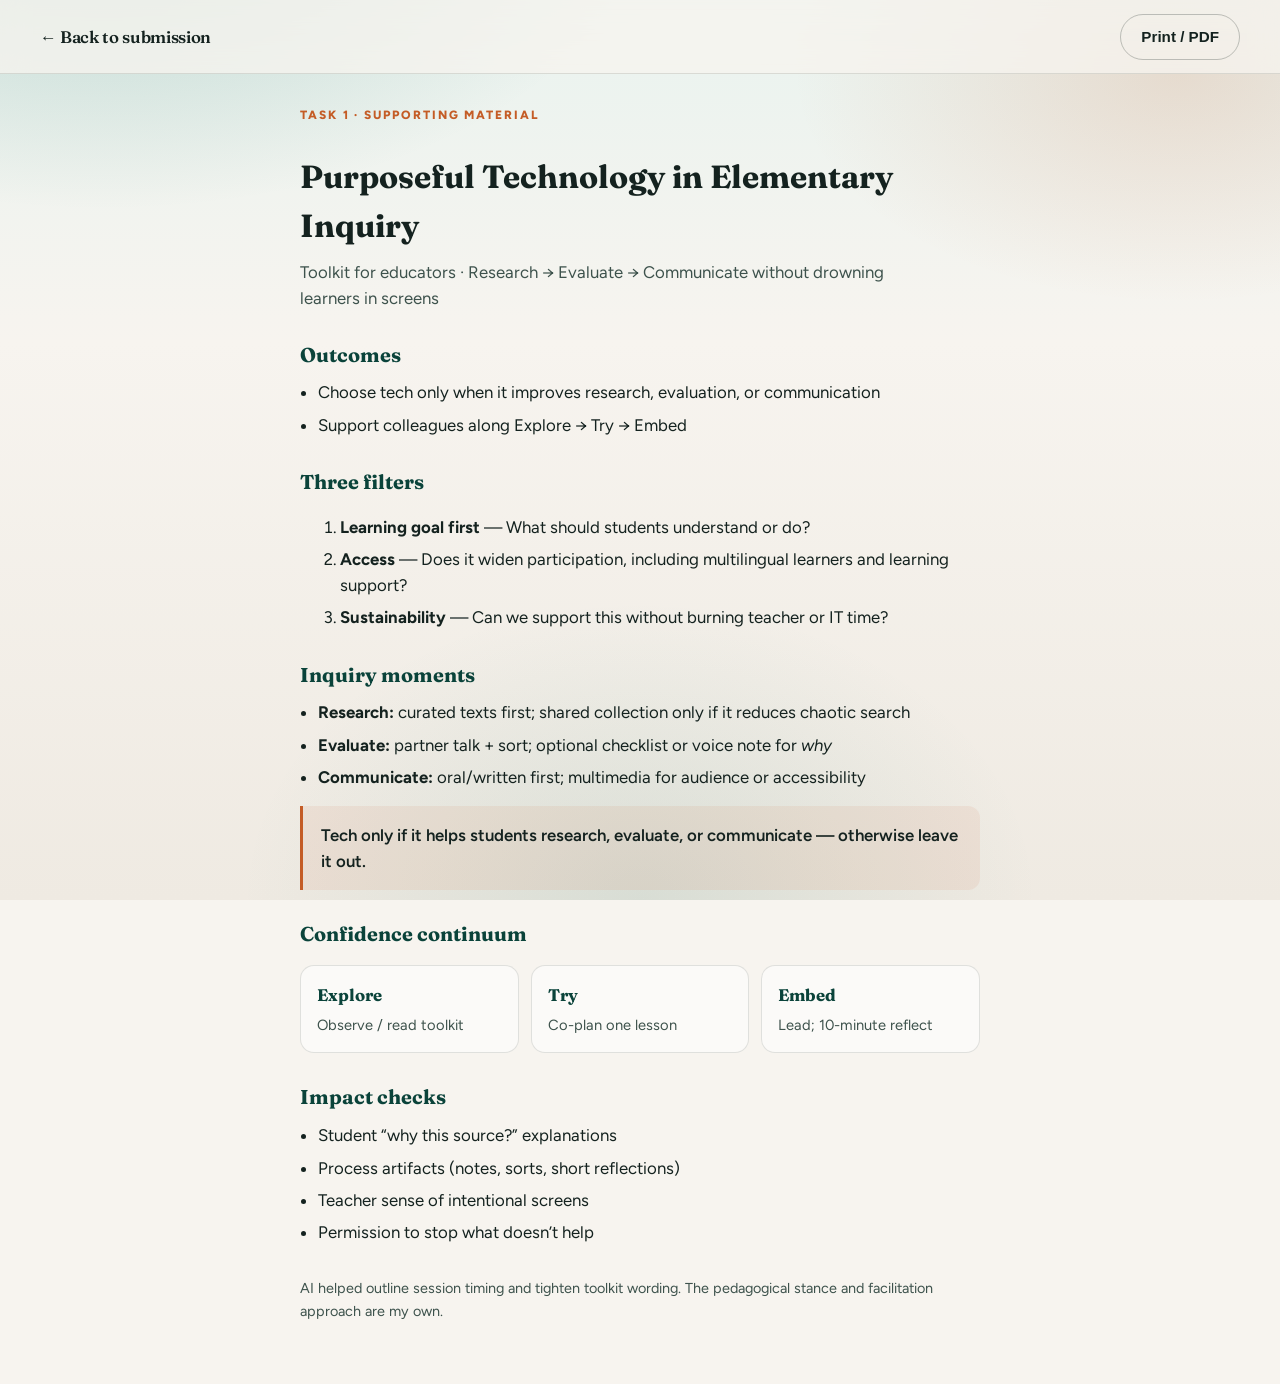
==== assets/task1-toolkit.html @ 7e875d96 "Publish SAS final-stage performance task submission site. Co-authored-by: Cursor <cursoragent@cursor" ====
<!DOCTYPE html>
<html lang="en">
<head>
  <meta charset="UTF-8" />
  <meta name="viewport" content="width=device-width, initial-scale=1" />
  <meta name="robots" content="noindex" />
  <title>PD Toolkit · Purposeful Technology in Elementary Inquiry</title>
  <link rel="preconnect" href="https://fonts.googleapis.com" />
  <link rel="preconnect" href="https://fonts.gstatic.com" crossorigin />
  <link href="https://fonts.googleapis.com/css2?family=Figtree:wght@400;600;700&family=Fraunces:opsz,wght@9..144,600&display=swap" rel="stylesheet" />
  <link rel="stylesheet" href="../styles.css" />
</head>
<body>
  <div class="atmosphere" aria-hidden="true"></div>
  <header class="topnav">
    <a class="brand-mark" href="../index.html">← Back to submission</a>
    <button class="btn btn-ghost" type="button" onclick="window.print()">Print / PDF</button>
  </header>

  <article class="toolkit-page prose">
    <p class="section-label">Task 1 · Supporting material</p>
    <h1>Purposeful Technology in Elementary Inquiry</h1>
    <p class="section-intro">
      Toolkit for educators · Research → Evaluate → Communicate without drowning learners in screens
    </p>

    <h3>Outcomes</h3>
    <ul>
      <li>Choose tech only when it improves research, evaluation, or communication</li>
      <li>Support colleagues along Explore → Try → Embed</li>
    </ul>

    <h3>Three filters</h3>
    <ol>
      <li><strong>Learning goal first</strong> — What should students understand or do?</li>
      <li><strong>Access</strong> — Does it widen participation, including multilingual learners and learning support?</li>
      <li><strong>Sustainability</strong> — Can we support this without burning teacher or IT time?</li>
    </ol>

    <h3>Inquiry moments</h3>
    <ul>
      <li><strong>Research:</strong> curated texts first; shared collection only if it reduces chaotic search</li>
      <li><strong>Evaluate:</strong> partner talk + sort; optional checklist or voice note for <em>why</em></li>
      <li><strong>Communicate:</strong> oral/written first; multimedia for audience or accessibility</li>
    </ul>

    <p class="callout">
      Tech only if it helps students research, evaluate, or communicate — otherwise leave it out.
    </p>

    <h3>Confidence continuum</h3>
    <div class="continuum">
      <div>
        <strong>Explore</strong>
        <p>Observe / read toolkit</p>
      </div>
      <div>
        <strong>Try</strong>
        <p>Co-plan one lesson</p>
      </div>
      <div>
        <strong>Embed</strong>
        <p>Lead; 10-minute reflect</p>
      </div>
    </div>

    <h3>Impact checks</h3>
    <ul>
      <li>Student “why this source?” explanations</li>
      <li>Process artifacts (notes, sorts, short reflections)</li>
      <li>Teacher sense of intentional screens</li>
      <li>Permission to stop what doesn’t help</li>
    </ul>

    <p style="margin-top: 2rem; color: var(--ink-soft); font-size: 0.9rem;">
      AI helped outline session timing and tighten toolkit wording. The pedagogical stance and facilitation approach are my own.
    </p>
  </article>
</body>
</html>
---- styles.css ----
:root {
  --ink: #14221f;
  --ink-soft: #3d524c;
  --paper: #f7f4ef;
  --paper-2: #efeae2;
  --sea: #0f6b5c;
  --sea-deep: #0a433a;
  --sea-mist: #d8ebe5;
  --ember: #c45c26;
  --line: rgba(20, 34, 31, 0.12);
  --shadow: 0 24px 60px rgba(10, 67, 58, 0.12);
  --radius: 18px;
  --font-display: "Fraunces", Georgia, serif;
  --font-body: "Figtree", system-ui, sans-serif;
}

*, *::before, *::after { box-sizing: border-box; }

html { scroll-behavior: smooth; }

body {
  margin: 0;
  color: var(--ink);
  background: var(--paper);
  font-family: var(--font-body);
  font-size: 1.05rem;
  line-height: 1.55;
  -webkit-font-smoothing: antialiased;
}

img, video, iframe { max-width: 100%; display: block; }

a { color: var(--sea); text-underline-offset: 3px; }
a:hover { color: var(--sea-deep); }

.skip {
  position: absolute;
  left: -999px;
  top: 0;
  background: var(--sea);
  color: #fff;
  padding: 0.5rem 1rem;
  z-index: 100;
}
.skip:focus { left: 0; }

/* —— Atmosphere —— */
.atmosphere {
  position: fixed;
  inset: 0;
  z-index: -1;
  background:
    radial-gradient(900px 500px at 8% -10%, rgba(15, 107, 92, 0.22), transparent 60%),
    radial-gradient(700px 420px at 92% 8%, rgba(196, 92, 38, 0.16), transparent 55%),
    radial-gradient(800px 600px at 50% 100%, rgba(15, 107, 92, 0.1), transparent 50%),
    linear-gradient(180deg, #e9f3ef 0%, var(--paper) 38%, var(--paper-2) 100%);
  animation: drift 18s ease-in-out infinite alternate;
}

@keyframes drift {
  from { filter: hue-rotate(0deg); }
  to { filter: hue-rotate(8deg); }
}

/* —— Nav —— */
.topnav {
  position: sticky;
  top: 0;
  z-index: 20;
  display: flex;
  align-items: center;
  justify-content: space-between;
  gap: 1rem;
  padding: 0.85rem clamp(1rem, 4vw, 2.5rem);
  backdrop-filter: blur(14px);
  background: rgba(247, 244, 239, 0.78);
  border-bottom: 1px solid var(--line);
}

.brand-mark {
  font-family: var(--font-display);
  font-weight: 600;
  font-size: 1.05rem;
  letter-spacing: -0.02em;
  color: var(--ink);
  text-decoration: none;
}

.nav-links {
  display: flex;
  flex-wrap: wrap;
  gap: 0.35rem 1rem;
  list-style: none;
  margin: 0;
  padding: 0;
  font-size: 0.92rem;
  font-weight: 600;
}

.nav-links a {
  color: var(--ink-soft);
  text-decoration: none;
}
.nav-links a:hover { color: var(--sea); }

/* —— Hero —— */
.hero {
  min-height: min(88vh, 820px);
  display: grid;
  align-content: end;
  padding: clamp(2rem, 6vw, 5rem) clamp(1rem, 4vw, 2.5rem) clamp(2.5rem, 6vw, 4rem);
  position: relative;
  overflow: hidden;
}

.hero::after {
  content: "";
  position: absolute;
  inset: auto -10% -30% 35%;
  height: 70%;
  background:
    radial-gradient(ellipse at center, rgba(15, 107, 92, 0.28), transparent 65%),
    radial-gradient(ellipse at 70% 40%, rgba(196, 92, 38, 0.18), transparent 50%);
  pointer-events: none;
  animation: pulseGlow 10s ease-in-out infinite alternate;
}

@keyframes pulseGlow {
  from { transform: translateY(0) scale(1); opacity: 0.85; }
  to { transform: translateY(-18px) scale(1.05); opacity: 1; }
}

.hero-inner {
  position: relative;
  z-index: 1;
  max-width: 920px;
}

.eyebrow {
  display: inline-block;
  font-size: 0.78rem;
  font-weight: 700;
  letter-spacing: 0.14em;
  text-transform: uppercase;
  color: var(--sea);
  margin-bottom: 1rem;
  opacity: 0;
  animation: rise 0.8s ease forwards 0.1s;
}

.hero h1 {
  font-family: var(--font-display);
  font-weight: 600;
  font-size: clamp(2.6rem, 7vw, 4.6rem);
  line-height: 1.05;
  letter-spacing: -0.03em;
  margin: 0 0 1rem;
  opacity: 0;
  animation: rise 0.9s ease forwards 0.25s;
}

.hero-lede {
  font-size: clamp(1.05rem, 2.2vw, 1.3rem);
  color: var(--ink-soft);
  max-width: 38rem;
  margin: 0 0 1.75rem;
  opacity: 0;
  animation: rise 0.9s ease forwards 0.4s;
}

.cta-row {
  display: flex;
  flex-wrap: wrap;
  gap: 0.75rem;
  opacity: 0;
  animation: rise 0.9s ease forwards 0.55s;
}

.btn {
  display: inline-flex;
  align-items: center;
  justify-content: center;
  gap: 0.4rem;
  padding: 0.85rem 1.25rem;
  border-radius: 999px;
  font-weight: 700;
  font-size: 0.95rem;
  text-decoration: none;
  border: 1.5px solid transparent;
  transition: transform 0.2s ease, background 0.2s ease, color 0.2s ease;
}
.btn:hover { transform: translateY(-2px); }
.btn-primary {
  background: var(--sea-deep);
  color: #f7f4ef;
}
.btn-primary:hover { background: var(--sea); color: #fff; }
.btn-ghost {
  background: transparent;
  color: var(--ink);
  border-color: rgba(20, 34, 31, 0.25);
}
.btn-ghost:hover { border-color: var(--sea); color: var(--sea); }

@keyframes rise {
  from { opacity: 0; transform: translateY(18px); }
  to { opacity: 1; transform: translateY(0); }
}

/* —— Sections —— */
main { padding-bottom: 4rem; }

.section {
  max-width: 980px;
  margin: 0 auto;
  padding: clamp(2.5rem, 6vw, 4.5rem) clamp(1rem, 4vw, 2.5rem);
}

.section-label {
  font-size: 0.75rem;
  font-weight: 800;
  letter-spacing: 0.16em;
  text-transform: uppercase;
  color: var(--ember);
  margin: 0 0 0.6rem;
}

.section h2 {
  font-family: var(--font-display);
  font-size: clamp(1.8rem, 3.5vw, 2.5rem);
  letter-spacing: -0.02em;
  line-height: 1.15;
  margin: 0 0 0.75rem;
}

.section-intro {
  color: var(--ink-soft);
  max-width: 40rem;
  margin: 0 0 1.75rem;
}

.divider {
  height: 1px;
  background: var(--line);
  max-width: 980px;
  margin: 0 auto;
}

/* —— Video —— */
.media-shell {
  position: relative;
  border-radius: var(--radius);
  overflow: hidden;
  background: #0a433a;
  aspect-ratio: 16 / 9;
  box-shadow: var(--shadow);
  margin-bottom: 1.25rem;
}

.media-shell iframe,
.media-shell video {
  width: 100%;
  height: 100%;
  border: 0;
  object-fit: cover;
}

.media-placeholder {
  position: absolute;
  inset: 0;
  display: grid;
  place-content: center;
  gap: 0.5rem;
  text-align: center;
  padding: 2rem;
  color: #e8f5f1;
  background:
    linear-gradient(145deg, #0a433a, #145a4d 50%, #1a3d36);
}

.media-placeholder strong {
  font-family: var(--font-display);
  font-size: 1.35rem;
}

.media-placeholder p {
  margin: 0;
  opacity: 0.8;
  max-width: 28rem;
}

.support-row {
  display: flex;
  flex-wrap: wrap;
  gap: 0.75rem;
  margin-top: 0.5rem;
}

/* —— Task 2 content —— */
.prose h3 {
  font-family: var(--font-display);
  font-size: 1.25rem;
  margin: 1.75rem 0 0.6rem;
  color: var(--sea-deep);
}

.prose p { margin: 0 0 0.85rem; }
.prose ul { margin: 0 0 1rem; padding-left: 1.15rem; }
.prose li { margin-bottom: 0.4rem; }

.table-wrap {
  overflow-x: auto;
  margin: 1rem 0 1.25rem;
  border-radius: 12px;
  border: 1px solid var(--line);
  background: rgba(255, 255, 255, 0.45);
}

table {
  width: 100%;
  border-collapse: collapse;
  font-size: 0.92rem;
}

th, td {
  text-align: left;
  padding: 0.7rem 0.85rem;
  vertical-align: top;
  border-bottom: 1px solid var(--line);
}

th {
  background: rgba(15, 107, 92, 0.08);
  font-size: 0.78rem;
  letter-spacing: 0.04em;
  text-transform: uppercase;
  color: var(--sea-deep);
}

tr:last-child td { border-bottom: 0; }

.callout {
  margin: 1.25rem 0;
  padding: 1rem 1.15rem;
  border-left: 3px solid var(--ember);
  background: rgba(196, 92, 38, 0.08);
  border-radius: 0 12px 12px 0;
  font-weight: 600;
}

.continuum {
  display: grid;
  grid-template-columns: repeat(3, 1fr);
  gap: 0.75rem;
  margin: 1rem 0 1.5rem;
}

.continuum > div {
  padding: 1rem;
  border-radius: 14px;
  background: rgba(255, 255, 255, 0.55);
  border: 1px solid var(--line);
}

.continuum strong {
  display: block;
  font-family: var(--font-display);
  color: var(--sea-deep);
  margin-bottom: 0.35rem;
}

.continuum p { margin: 0; font-size: 0.92rem; color: var(--ink-soft); }

@media (max-width: 720px) {
  .continuum { grid-template-columns: 1fr; }
  .hero { min-height: 72vh; align-content: center; }
}

/* —— AI / footer —— */
.ai-block {
  max-width: 980px;
  margin: 0 auto;
  padding: 2rem clamp(1rem, 4vw, 2.5rem) 3rem;
}

.ai-block h2 {
  font-family: var(--font-display);
  font-size: 1.35rem;
  margin: 0 0 0.6rem;
}

.ai-block p {
  color: var(--ink-soft);
  margin: 0;
  max-width: 42rem;
}

.site-footer {
  padding: 1.5rem clamp(1rem, 4vw, 2.5rem) 2.5rem;
  border-top: 1px solid var(--line);
  color: var(--ink-soft);
  font-size: 0.88rem;
  display: flex;
  flex-wrap: wrap;
  gap: 0.5rem 1.5rem;
  justify-content: space-between;
}

/* —— Toolkit page —— */
.toolkit-page {
  max-width: 720px;
  margin: 0 auto;
  padding: 2rem 1.25rem 3rem;
}

.toolkit-page h1 {
  font-family: var(--font-display);
  font-size: 2rem;
  margin-bottom: 0.5rem;
}

@media print {
  .atmosphere, .topnav, .cta-row, .btn, .hero::after { display: none !important; }
  .hero { min-height: 0; padding: 0 0 1rem; }
  .hero h1 { font-size: 1.6rem; animation: none; opacity: 1; }
  .eyebrow, .hero-lede { animation: none; opacity: 1; }
  body { background: #fff; }
  .section { padding: 1rem 0; }
}
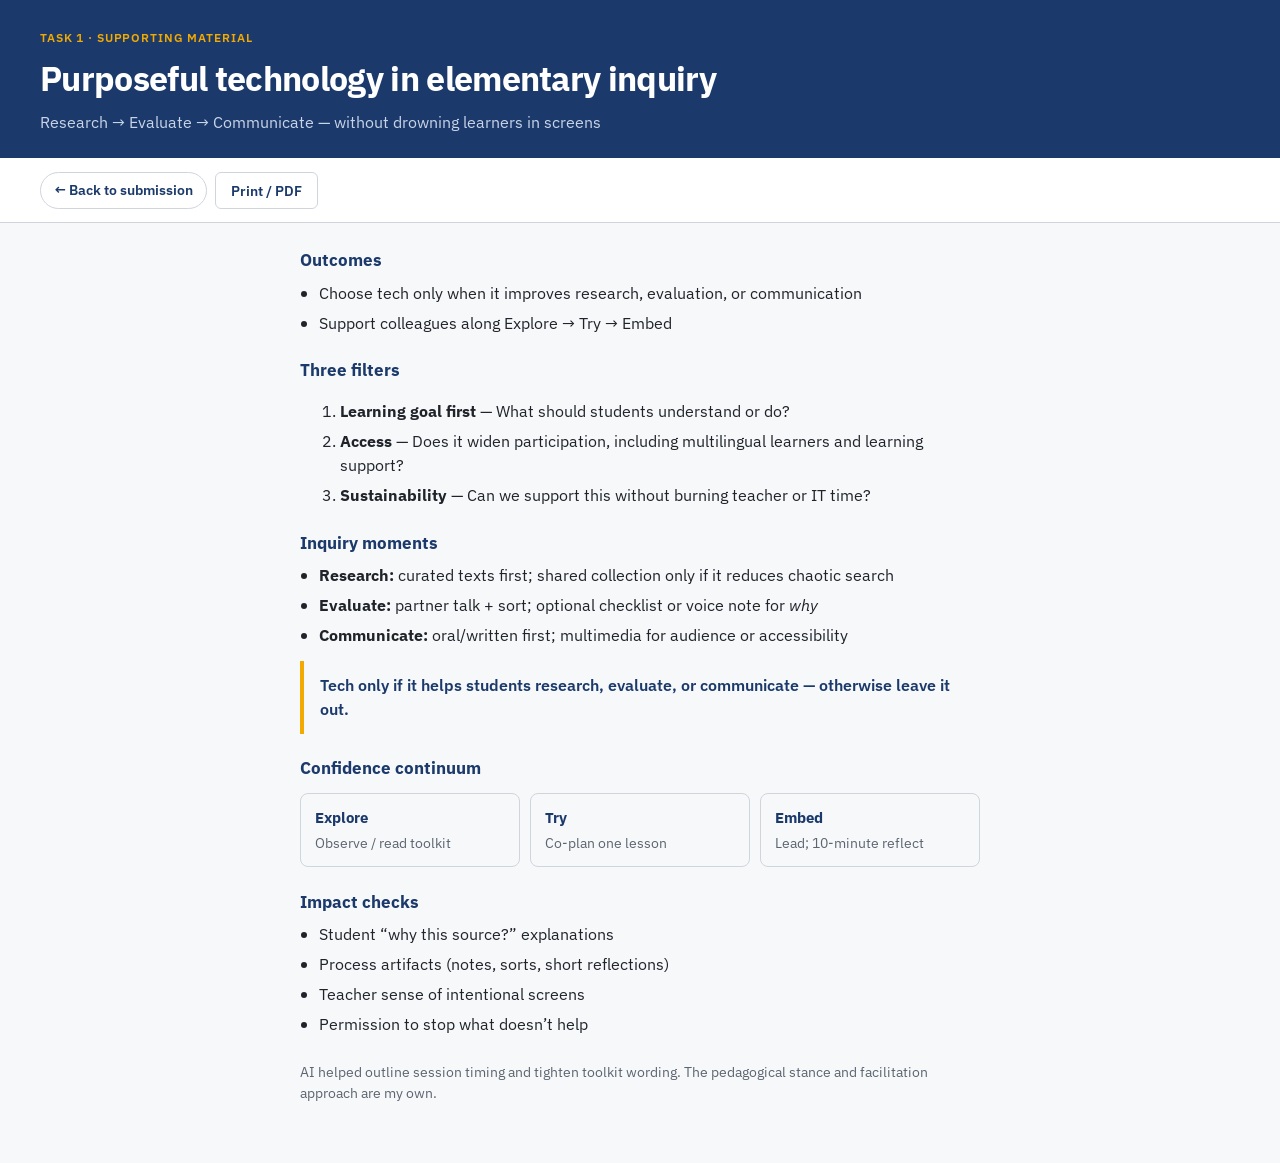
==== commit c4dc21ed: "Rebuild site in Hardi’s faculty-tool voice: navy/gold, IBM Plex, letter intro. Co-authored-by: Curso" ====
--- a/assets/task1-toolkit.html
+++ b/assets/task1-toolkit.html
@@ -4,26 +4,25 @@
   <meta charset="UTF-8" />
   <meta name="viewport" content="width=device-width, initial-scale=1" />
   <meta name="robots" content="noindex" />
-  <title>PD Toolkit · Purposeful Technology in Elementary Inquiry</title>
+  <title>PD toolkit · Purposeful technology in elementary inquiry</title>
   <link rel="preconnect" href="https://fonts.googleapis.com" />
   <link rel="preconnect" href="https://fonts.gstatic.com" crossorigin />
-  <link href="https://fonts.googleapis.com/css2?family=Figtree:wght@400;600;700&family=Fraunces:opsz,wght@9..144,600&display=swap" rel="stylesheet" />
+  <link href="https://fonts.googleapis.com/css2?family=IBM+Plex+Sans:wght@400;500;600;700&display=swap" rel="stylesheet" />
   <link rel="stylesheet" href="../styles.css" />
 </head>
 <body>
-  <div class="atmosphere" aria-hidden="true"></div>
-  <header class="topnav">
-    <a class="brand-mark" href="../index.html">← Back to submission</a>
-    <button class="btn btn-ghost" type="button" onclick="window.print()">Print / PDF</button>
+  <header class="site-header">
+    <p class="gold">Task 1 · Supporting material</p>
+    <h1>Purposeful technology in elementary inquiry</h1>
+    <p class="sub">Research → Evaluate → Communicate — without drowning learners in screens</p>
   </header>
 
-  <article class="toolkit-page prose">
-    <p class="section-label">Task 1 · Supporting material</p>
-    <h1>Purposeful Technology in Elementary Inquiry</h1>
-    <p class="section-intro">
-      Toolkit for educators · Research → Evaluate → Communicate without drowning learners in screens
-    </p>
+  <nav class="task-nav">
+    <a href="../index.html">← Back to submission</a>
+    <button class="btn" type="button" onclick="window.print()" style="margin:0">Print / PDF</button>
+  </nav>
 
+  <article class="toolkit-wrap prose" style="border:none;background:transparent;padding-top:1.5rem">
     <h3>Outcomes</h3>
     <ul>
       <li>Choose tech only when it improves research, evaluation, or communication</li>
@@ -44,12 +43,12 @@
       <li><strong>Communicate:</strong> oral/written first; multimedia for audience or accessibility</li>
     </ul>
 
-    <p class="callout">
+    <p class="pull">
       Tech only if it helps students research, evaluate, or communicate — otherwise leave it out.
     </p>
 
     <h3>Confidence continuum</h3>
-    <div class="continuum">
+    <div class="steps">
       <div>
         <strong>Explore</strong>
         <p>Observe / read toolkit</p>
@@ -72,7 +71,7 @@
       <li>Permission to stop what doesn’t help</li>
     </ul>
 
-    <p style="margin-top: 2rem; color: var(--ink-soft); font-size: 0.9rem;">
+    <p style="margin-top: 1.5rem; color: var(--muted); font-size: 0.9rem;">
       AI helped outline session timing and tighten toolkit wording. The pedagogical stance and facilitation approach are my own.
     </p>
   </article>
--- a/styles.css
+++ b/styles.css
@@ -1,17 +1,16 @@
 :root {
-  --ink: #14221f;
-  --ink-soft: #3d524c;
-  --paper: #f7f4ef;
-  --paper-2: #efeae2;
-  --sea: #0f6b5c;
-  --sea-deep: #0a433a;
-  --sea-mist: #d8ebe5;
-  --ember: #c45c26;
-  --line: rgba(20, 34, 31, 0.12);
-  --shadow: 0 24px 60px rgba(10, 67, 58, 0.12);
-  --radius: 18px;
-  --font-display: "Fraunces", Georgia, serif;
-  --font-body: "Figtree", system-ui, sans-serif;
+  --navy: #1b3a6b;
+  --navy-ink: #14284a;
+  --gold: #f2a900;
+  --gold-soft: #fff6e0;
+  --char: #20242a;
+  --muted: #5c6570;
+  --line: #d0d5dc;
+  --off: #f7f8fa;
+  --white: #ffffff;
+  --teal: #0f6e8c;
+  --font: "IBM Plex Sans", system-ui, sans-serif;
+  --serif: "IBM Plex Serif", Georgia, serif;
 }
 
 *, *::before, *::after { box-sizing: border-box; }
@@ -20,410 +19,389 @@
 
 body {
   margin: 0;
-  color: var(--ink);
-  background: var(--paper);
-  font-family: var(--font-body);
-  font-size: 1.05rem;
-  line-height: 1.55;
+  font-family: var(--font);
+  color: var(--char);
+  background: var(--off);
+  line-height: 1.5;
+  font-size: 1.02rem;
   -webkit-font-smoothing: antialiased;
 }
 
 img, video, iframe { max-width: 100%; display: block; }
 
-a { color: var(--sea); text-underline-offset: 3px; }
-a:hover { color: var(--sea-deep); }
+a { color: var(--navy); }
+a:hover { color: var(--teal); }
 
 .skip {
   position: absolute;
   left: -999px;
   top: 0;
-  background: var(--sea);
+  background: var(--navy);
   color: #fff;
   padding: 0.5rem 1rem;
-  z-index: 100;
+  z-index: 50;
 }
 .skip:focus { left: 0; }
 
-/* —— Atmosphere —— */
-.atmosphere {
-  position: fixed;
-  inset: 0;
-  z-index: -1;
-  background:
-    radial-gradient(900px 500px at 8% -10%, rgba(15, 107, 92, 0.22), transparent 60%),
-    radial-gradient(700px 420px at 92% 8%, rgba(196, 92, 38, 0.16), transparent 55%),
-    radial-gradient(800px 600px at 50% 100%, rgba(15, 107, 92, 0.1), transparent 50%),
-    linear-gradient(180deg, #e9f3ef 0%, var(--paper) 38%, var(--paper-2) 100%);
-  animation: drift 18s ease-in-out infinite alternate;
-}
-
-@keyframes drift {
-  from { filter: hue-rotate(0deg); }
-  to { filter: hue-rotate(8deg); }
-}
-
-/* —— Nav —— */
-.topnav {
+/* —— Header (matches how Hardi builds faculty tools) —— */
+.site-header {
+  background: var(--navy);
+  color: #fff;
+  padding: 1.75rem clamp(1.25rem, 4vw, 2.5rem) 1.5rem;
+}
+
+.site-header .gold {
+  color: var(--gold);
+  font-size: 0.78rem;
+  font-weight: 600;
+  letter-spacing: 0.07em;
+  text-transform: uppercase;
+  margin: 0 0 0.45rem;
+}
+
+.site-header h1 {
+  margin: 0 0 0.4rem;
+  font-size: clamp(1.55rem, 3.2vw, 2.1rem);
+  font-weight: 700;
+  letter-spacing: -0.02em;
+}
+
+.site-header .sub {
+  margin: 0;
+  color: #c9d4e8;
+  max-width: 40rem;
+  font-size: 0.98rem;
+}
+
+nav.task-nav {
+  display: flex;
+  flex-wrap: wrap;
+  gap: 0.5rem;
+  padding: 0.85rem clamp(1.25rem, 4vw, 2.5rem);
+  background: var(--white);
+  border-bottom: 1px solid var(--line);
   position: sticky;
   top: 0;
-  z-index: 20;
-  display: flex;
-  align-items: center;
-  justify-content: space-between;
-  gap: 1rem;
-  padding: 0.85rem clamp(1rem, 4vw, 2.5rem);
-  backdrop-filter: blur(14px);
-  background: rgba(247, 244, 239, 0.78);
-  border-bottom: 1px solid var(--line);
-}
-
-.brand-mark {
-  font-family: var(--font-display);
+  z-index: 10;
+}
+
+nav.task-nav a {
+  text-decoration: none;
+  color: var(--navy);
   font-weight: 600;
-  font-size: 1.05rem;
-  letter-spacing: -0.02em;
-  color: var(--ink);
-  text-decoration: none;
-}
-
-.nav-links {
+  font-size: 0.9rem;
+  padding: 0.4rem 0.8rem;
+  border: 1px solid var(--line);
+  border-radius: 999px;
+}
+
+nav.task-nav a:hover {
+  border-color: var(--gold);
+  background: var(--gold-soft);
+}
+
+/* —— Letter / note —— */
+.note {
+  max-width: 760px;
+  margin: 0 auto;
+  padding: 2rem clamp(1.25rem, 4vw, 2.5rem) 0.5rem;
+}
+
+.note .letter {
+  background: var(--white);
+  border: 1px solid var(--line);
+  border-left: 4px solid var(--gold);
+  border-radius: 0 10px 10px 0;
+  padding: 1.25rem 1.4rem;
+}
+
+.note .letter p {
+  margin: 0 0 0.75rem;
+  color: var(--char);
+}
+
+.note .letter p:last-child { margin-bottom: 0; }
+
+.note .signoff {
+  margin-top: 0.85rem;
+  color: var(--muted);
+  font-size: 0.95rem;
+}
+
+/* —— Sections —— */
+main {
+  max-width: 920px;
+  margin: 0 auto;
+  padding: 0.5rem clamp(1.25rem, 4vw, 2.5rem) 3rem;
+}
+
+.task {
+  margin-top: 2.25rem;
+  padding-top: 0.25rem;
+}
+
+.task-head {
   display: flex;
   flex-wrap: wrap;
-  gap: 0.35rem 1rem;
-  list-style: none;
-  margin: 0;
-  padding: 0;
-  font-size: 0.92rem;
-  font-weight: 600;
-}
-
-.nav-links a {
-  color: var(--ink-soft);
-  text-decoration: none;
-}
-.nav-links a:hover { color: var(--sea); }
-
-/* —— Hero —— */
-.hero {
-  min-height: min(88vh, 820px);
-  display: grid;
-  align-content: end;
-  padding: clamp(2rem, 6vw, 5rem) clamp(1rem, 4vw, 2.5rem) clamp(2.5rem, 6vw, 4rem);
+  align-items: baseline;
+  gap: 0.55rem 0.75rem;
+  margin-bottom: 0.5rem;
+}
+
+.task-head .tag {
+  font-size: 0.72rem;
+  font-weight: 700;
+  letter-spacing: 0.04em;
+  text-transform: uppercase;
+  background: var(--gold);
+  color: var(--char);
+  padding: 0.18rem 0.5rem;
+  border-radius: 4px;
+}
+
+.task h2 {
+  margin: 0;
+  font-size: clamp(1.25rem, 2.4vw, 1.55rem);
+  color: var(--navy);
+  font-weight: 700;
+}
+
+.task .hint {
+  margin: 0 0 1.1rem;
+  color: var(--muted);
+  max-width: 40rem;
+}
+
+/* —— Video —— */
+.media {
   position: relative;
+  width: 100%;
+  aspect-ratio: 16 / 9;
+  background: #111;
+  border-radius: 10px;
   overflow: hidden;
-}
-
-.hero::after {
-  content: "";
+  border: 1px solid var(--line);
+  margin-bottom: 0.9rem;
+}
+
+.media iframe,
+.media video {
   position: absolute;
-  inset: auto -10% -30% 35%;
-  height: 70%;
-  background:
-    radial-gradient(ellipse at center, rgba(15, 107, 92, 0.28), transparent 65%),
-    radial-gradient(ellipse at 70% 40%, rgba(196, 92, 38, 0.18), transparent 50%);
-  pointer-events: none;
-  animation: pulseGlow 10s ease-in-out infinite alternate;
-}
-
-@keyframes pulseGlow {
-  from { transform: translateY(0) scale(1); opacity: 0.85; }
-  to { transform: translateY(-18px) scale(1.05); opacity: 1; }
-}
-
-.hero-inner {
-  position: relative;
-  z-index: 1;
-  max-width: 920px;
-}
-
-.eyebrow {
-  display: inline-block;
-  font-size: 0.78rem;
-  font-weight: 700;
-  letter-spacing: 0.14em;
-  text-transform: uppercase;
-  color: var(--sea);
-  margin-bottom: 1rem;
-  opacity: 0;
-  animation: rise 0.8s ease forwards 0.1s;
-}
-
-.hero h1 {
-  font-family: var(--font-display);
-  font-weight: 600;
-  font-size: clamp(2.6rem, 7vw, 4.6rem);
-  line-height: 1.05;
-  letter-spacing: -0.03em;
-  margin: 0 0 1rem;
-  opacity: 0;
-  animation: rise 0.9s ease forwards 0.25s;
-}
-
-.hero-lede {
-  font-size: clamp(1.05rem, 2.2vw, 1.3rem);
-  color: var(--ink-soft);
-  max-width: 38rem;
-  margin: 0 0 1.75rem;
-  opacity: 0;
-  animation: rise 0.9s ease forwards 0.4s;
-}
-
-.cta-row {
-  display: flex;
-  flex-wrap: wrap;
-  gap: 0.75rem;
-  opacity: 0;
-  animation: rise 0.9s ease forwards 0.55s;
-}
-
-.btn {
-  display: inline-flex;
-  align-items: center;
-  justify-content: center;
-  gap: 0.4rem;
-  padding: 0.85rem 1.25rem;
-  border-radius: 999px;
-  font-weight: 700;
-  font-size: 0.95rem;
-  text-decoration: none;
-  border: 1.5px solid transparent;
-  transition: transform 0.2s ease, background 0.2s ease, color 0.2s ease;
-}
-.btn:hover { transform: translateY(-2px); }
-.btn-primary {
-  background: var(--sea-deep);
-  color: #f7f4ef;
-}
-.btn-primary:hover { background: var(--sea); color: #fff; }
-.btn-ghost {
-  background: transparent;
-  color: var(--ink);
-  border-color: rgba(20, 34, 31, 0.25);
-}
-.btn-ghost:hover { border-color: var(--sea); color: var(--sea); }
-
-@keyframes rise {
-  from { opacity: 0; transform: translateY(18px); }
-  to { opacity: 1; transform: translateY(0); }
-}
-
-/* —— Sections —— */
-main { padding-bottom: 4rem; }
-
-.section {
-  max-width: 980px;
-  margin: 0 auto;
-  padding: clamp(2.5rem, 6vw, 4.5rem) clamp(1rem, 4vw, 2.5rem);
-}
-
-.section-label {
-  font-size: 0.75rem;
-  font-weight: 800;
-  letter-spacing: 0.16em;
-  text-transform: uppercase;
-  color: var(--ember);
-  margin: 0 0 0.6rem;
-}
-
-.section h2 {
-  font-family: var(--font-display);
-  font-size: clamp(1.8rem, 3.5vw, 2.5rem);
-  letter-spacing: -0.02em;
-  line-height: 1.15;
-  margin: 0 0 0.75rem;
-}
-
-.section-intro {
-  color: var(--ink-soft);
-  max-width: 40rem;
-  margin: 0 0 1.75rem;
-}
-
-.divider {
-  height: 1px;
-  background: var(--line);
-  max-width: 980px;
-  margin: 0 auto;
-}
-
-/* —— Video —— */
-.media-shell {
-  position: relative;
-  border-radius: var(--radius);
-  overflow: hidden;
-  background: #0a433a;
-  aspect-ratio: 16 / 9;
-  box-shadow: var(--shadow);
-  margin-bottom: 1.25rem;
-}
-
-.media-shell iframe,
-.media-shell video {
+  inset: 0;
   width: 100%;
   height: 100%;
   border: 0;
-  object-fit: cover;
-}
-
-.media-placeholder {
+}
+
+.media-empty {
   position: absolute;
   inset: 0;
   display: grid;
   place-content: center;
-  gap: 0.5rem;
+  gap: 0.35rem;
   text-align: center;
-  padding: 2rem;
-  color: #e8f5f1;
-  background:
-    linear-gradient(145deg, #0a433a, #145a4d 50%, #1a3d36);
-}
-
-.media-placeholder strong {
-  font-family: var(--font-display);
-  font-size: 1.35rem;
-}
-
-.media-placeholder p {
-  margin: 0;
-  opacity: 0.8;
+  padding: 1.5rem;
+  background: var(--navy-ink);
+  color: #d7e0f0;
+}
+
+.media-empty strong {
+  font-size: 1.05rem;
+  color: #fff;
+}
+
+.media-empty p {
+  margin: 0;
+  font-size: 0.9rem;
+  color: #a8b6cf;
   max-width: 28rem;
 }
 
-.support-row {
+.actions {
   display: flex;
   flex-wrap: wrap;
-  gap: 0.75rem;
-  margin-top: 0.5rem;
-}
-
-/* —— Task 2 content —— */
+  gap: 0.55rem;
+  margin: 0.25rem 0 0.5rem;
+}
+
+.btn {
+  display: inline-flex;
+  align-items: center;
+  gap: 0.35rem;
+  text-decoration: none;
+  font-family: inherit;
+  font-weight: 600;
+  font-size: 0.9rem;
+  padding: 0.5rem 0.95rem;
+  border-radius: 6px;
+  border: 1px solid var(--line);
+  background: var(--white);
+  color: var(--navy);
+  cursor: pointer;
+}
+
+.btn:hover {
+  border-color: var(--gold);
+  background: var(--gold-soft);
+}
+
+.btn-solid {
+  background: var(--navy);
+  border-color: var(--navy);
+  color: #fff;
+}
+
+.btn-solid:hover {
+  background: var(--navy-ink);
+  border-color: var(--navy-ink);
+  color: #fff;
+}
+
+/* —— Prose / Task 2 —— */
+.prose {
+  background: var(--white);
+  border: 1px solid var(--line);
+  border-radius: 10px;
+  padding: 1.35rem 1.4rem 1.5rem;
+}
+
 .prose h3 {
-  font-family: var(--font-display);
-  font-size: 1.25rem;
-  margin: 1.75rem 0 0.6rem;
-  color: var(--sea-deep);
-}
-
-.prose p { margin: 0 0 0.85rem; }
-.prose ul { margin: 0 0 1rem; padding-left: 1.15rem; }
-.prose li { margin-bottom: 0.4rem; }
+  margin: 1.35rem 0 0.45rem;
+  font-size: 1.08rem;
+  color: var(--navy);
+}
+
+.prose h3:first-child { margin-top: 0; }
+
+.prose p { margin: 0 0 0.7rem; }
+
+.prose ul {
+  margin: 0 0 0.85rem;
+  padding-left: 1.2rem;
+}
+
+.prose li { margin-bottom: 0.35rem; }
 
 .table-wrap {
   overflow-x: auto;
-  margin: 1rem 0 1.25rem;
-  border-radius: 12px;
-  border: 1px solid var(--line);
-  background: rgba(255, 255, 255, 0.45);
+  margin: 0.85rem 0 1rem;
+  border: 1px solid var(--line);
+  border-radius: 8px;
 }
 
 table {
   width: 100%;
   border-collapse: collapse;
-  font-size: 0.92rem;
-}
-
-th, td {
+  font-size: 0.9rem;
+}
+
+th {
+  background: var(--navy);
+  color: #fff;
   text-align: left;
-  padding: 0.7rem 0.85rem;
+  padding: 0.55rem 0.7rem;
+  font-weight: 600;
+  font-size: 0.78rem;
+}
+
+td {
+  padding: 0.55rem 0.7rem;
+  border-top: 1px solid var(--line);
   vertical-align: top;
-  border-bottom: 1px solid var(--line);
-}
-
-th {
-  background: rgba(15, 107, 92, 0.08);
-  font-size: 0.78rem;
-  letter-spacing: 0.04em;
-  text-transform: uppercase;
-  color: var(--sea-deep);
-}
-
-tr:last-child td { border-bottom: 0; }
-
-.callout {
-  margin: 1.25rem 0;
-  padding: 1rem 1.15rem;
-  border-left: 3px solid var(--ember);
-  background: rgba(196, 92, 38, 0.08);
-  border-radius: 0 12px 12px 0;
+}
+
+tr:nth-child(even) td { background: var(--off); }
+
+.pull {
+  border-left: 4px solid var(--gold);
+  background: var(--off);
+  margin: 0.9rem 0;
+  padding: 0.75rem 1rem;
+  color: var(--navy);
   font-weight: 600;
 }
 
-.continuum {
+.steps {
   display: grid;
   grid-template-columns: repeat(3, 1fr);
-  gap: 0.75rem;
-  margin: 1rem 0 1.5rem;
-}
-
-.continuum > div {
-  padding: 1rem;
-  border-radius: 14px;
-  background: rgba(255, 255, 255, 0.55);
-  border: 1px solid var(--line);
-}
-
-.continuum strong {
+  gap: 0.65rem;
+  margin: 0.75rem 0 1rem;
+}
+
+.steps > div {
+  background: var(--off);
+  border: 1px solid var(--line);
+  border-radius: 8px;
+  padding: 0.75rem 0.85rem;
+}
+
+.steps strong {
   display: block;
-  font-family: var(--font-display);
-  color: var(--sea-deep);
-  margin-bottom: 0.35rem;
-}
-
-.continuum p { margin: 0; font-size: 0.92rem; color: var(--ink-soft); }
-
-@media (max-width: 720px) {
-  .continuum { grid-template-columns: 1fr; }
-  .hero { min-height: 72vh; align-content: center; }
-}
-
-/* —— AI / footer —— */
-.ai-block {
-  max-width: 980px;
+  color: var(--navy);
+  margin-bottom: 0.25rem;
+  font-size: 0.95rem;
+}
+
+.steps p {
+  margin: 0;
+  font-size: 0.88rem;
+  color: var(--muted);
+}
+
+@media (max-width: 700px) {
+  .steps { grid-template-columns: 1fr; }
+}
+
+/* —— AI + footer —— */
+.ai {
+  margin-top: 2.5rem;
+  padding: 1.1rem 1.25rem;
+  background: var(--white);
+  border: 1px solid var(--line);
+  border-radius: 10px;
+}
+
+.ai h2 {
+  margin: 0 0 0.4rem;
+  font-size: 1.05rem;
+  color: var(--navy);
+}
+
+.ai p {
+  margin: 0;
+  color: var(--muted);
+  font-size: 0.95rem;
+}
+
+.site-footer {
+  max-width: 920px;
   margin: 0 auto;
-  padding: 2rem clamp(1rem, 4vw, 2.5rem) 3rem;
-}
-
-.ai-block h2 {
-  font-family: var(--font-display);
-  font-size: 1.35rem;
-  margin: 0 0 0.6rem;
-}
-
-.ai-block p {
-  color: var(--ink-soft);
-  margin: 0;
-  max-width: 42rem;
-}
-
-.site-footer {
-  padding: 1.5rem clamp(1rem, 4vw, 2.5rem) 2.5rem;
+  padding: 1.25rem clamp(1.25rem, 4vw, 2.5rem) 2.5rem;
+  color: var(--muted);
+  font-size: 0.85rem;
   border-top: 1px solid var(--line);
-  color: var(--ink-soft);
-  font-size: 0.88rem;
   display: flex;
   flex-wrap: wrap;
-  gap: 0.5rem 1.5rem;
+  gap: 0.35rem 1.25rem;
   justify-content: space-between;
 }
 
-/* —— Toolkit page —— */
-.toolkit-page {
+/* Toolkit page */
+.toolkit-wrap {
   max-width: 720px;
   margin: 0 auto;
-  padding: 2rem 1.25rem 3rem;
-}
-
-.toolkit-page h1 {
-  font-family: var(--font-display);
-  font-size: 2rem;
-  margin-bottom: 0.5rem;
+  padding: 1.5rem 1.25rem 3rem;
+}
+
+.toolkit-wrap h1 {
+  color: var(--navy);
+  font-size: 1.65rem;
+  margin: 0.35rem 0 0.5rem;
 }
 
 @media print {
-  .atmosphere, .topnav, .cta-row, .btn, .hero::after { display: none !important; }
-  .hero { min-height: 0; padding: 0 0 1rem; }
-  .hero h1 { font-size: 1.6rem; animation: none; opacity: 1; }
-  .eyebrow, .hero-lede { animation: none; opacity: 1; }
+  nav.task-nav, .actions, .btn { display: none !important; }
+  .site-header { padding: 0.75rem 0; }
   body { background: #fff; }
-  .section { padding: 1rem 0; }
-}
+  .prose, .note .letter, .ai { border: none; padding: 0; }
+}
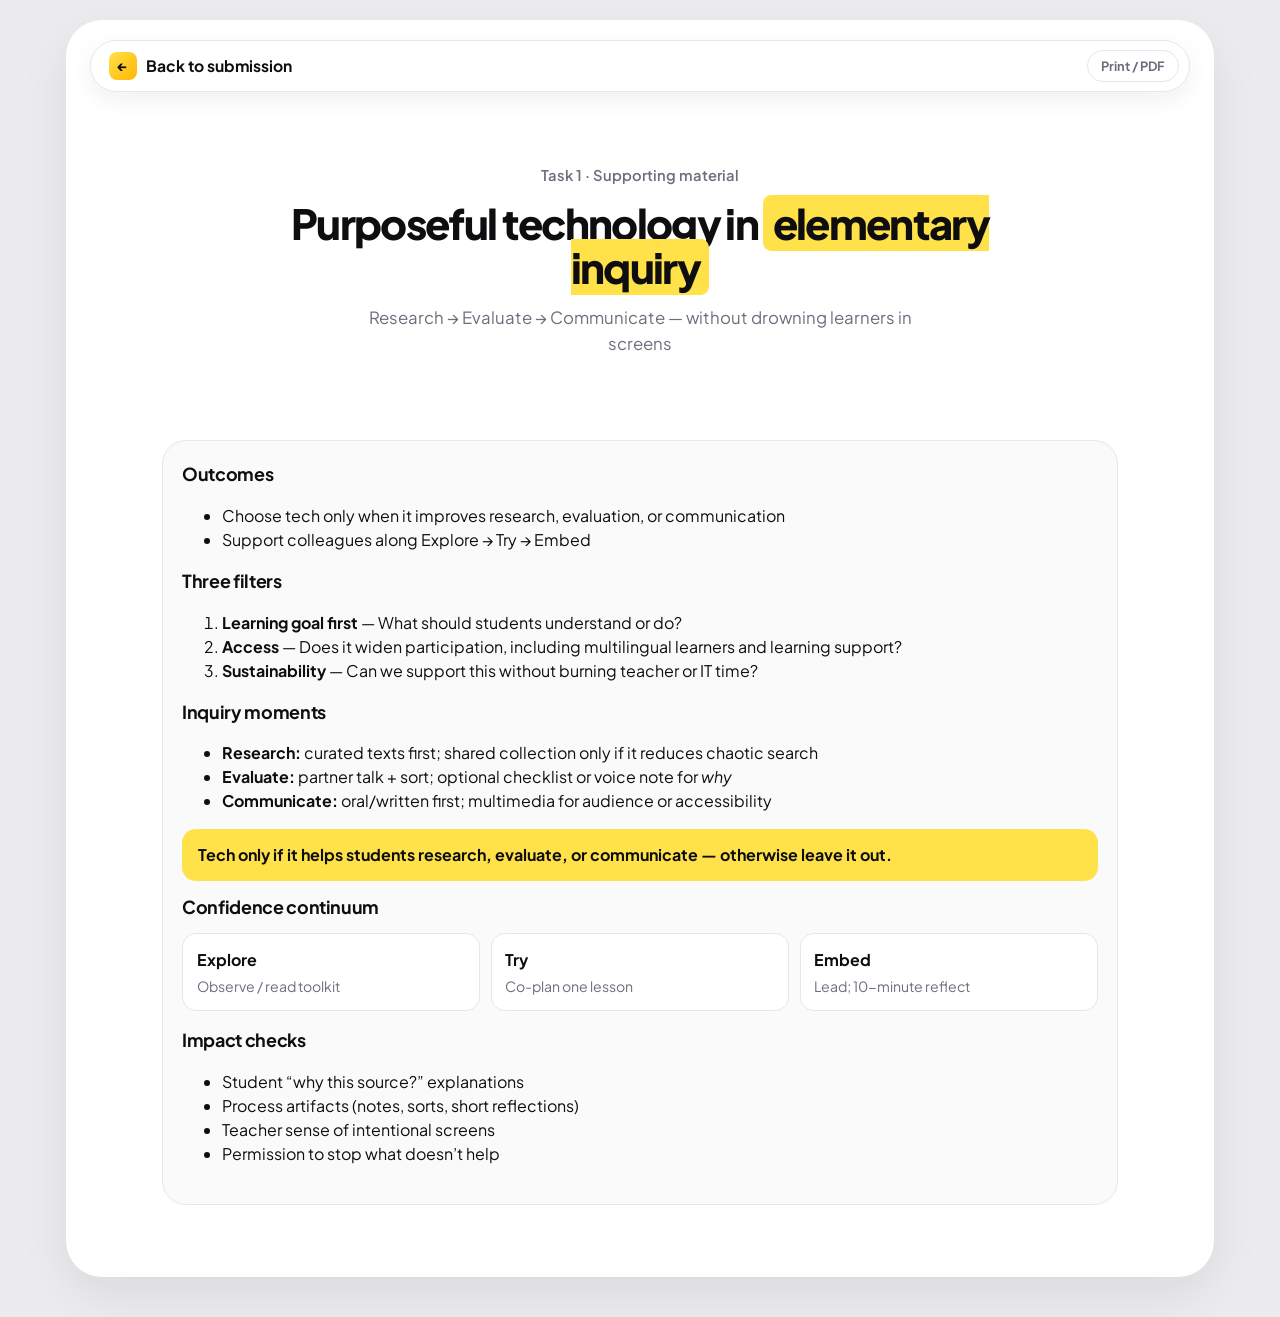
==== commit e364381f: "Rebuild Sparkline-inspired shell with per-step evidence upload. Co-authored-by: Cursor <cursoragent@" ====
--- a/assets/task1-toolkit.html
+++ b/assets/task1-toolkit.html
@@ -7,73 +7,69 @@
   <title>PD toolkit · Purposeful technology in elementary inquiry</title>
   <link rel="preconnect" href="https://fonts.googleapis.com" />
   <link rel="preconnect" href="https://fonts.gstatic.com" crossorigin />
-  <link href="https://fonts.googleapis.com/css2?family=IBM+Plex+Sans:wght@400;500;600;700&display=swap" rel="stylesheet" />
+  <link href="https://fonts.googleapis.com/css2?family=Plus+Jakarta+Sans:wght@400;600;700;800&display=swap" rel="stylesheet" />
   <link rel="stylesheet" href="../styles.css" />
 </head>
 <body>
-  <header class="site-header">
-    <p class="gold">Task 1 · Supporting material</p>
-    <h1>Purposeful technology in elementary inquiry</h1>
-    <p class="sub">Research → Evaluate → Communicate — without drowning learners in screens</p>
-  </header>
+  <div class="canvas">
+    <div class="shell">
+      <header class="pill-nav">
+        <a class="logo" href="../index.html">
+          <span class="logo-mark" aria-hidden="true">←</span>
+          Back to submission
+        </a>
+        <div class="pill-actions">
+          <button class="btn btn-ghost btn-sm" type="button" onclick="window.print()">Print / PDF</button>
+        </div>
+      </header>
 
-  <nav class="task-nav">
-    <a href="../index.html">← Back to submission</a>
-    <button class="btn" type="button" onclick="window.print()" style="margin:0">Print / PDF</button>
-  </nav>
+      <section class="hero" style="padding-bottom:1rem">
+        <p class="hero-kicker">Task 1 · Supporting material</p>
+        <h1 style="font-size:clamp(1.8rem,4vw,2.6rem)">Purposeful technology in <span class="mark">elementary inquiry</span></h1>
+        <p class="hero-lede">Research → Evaluate → Communicate — without drowning learners in screens</p>
+      </section>
 
-  <article class="toolkit-wrap prose" style="border:none;background:transparent;padding-top:1.5rem">
-    <h3>Outcomes</h3>
-    <ul>
-      <li>Choose tech only when it improves research, evaluation, or communication</li>
-      <li>Support colleagues along Explore → Try → Embed</li>
-    </ul>
+      <div class="section">
+        <article class="step">
+          <h3>Outcomes</h3>
+          <ul>
+            <li>Choose tech only when it improves research, evaluation, or communication</li>
+            <li>Support colleagues along Explore → Try → Embed</li>
+          </ul>
 
-    <h3>Three filters</h3>
-    <ol>
-      <li><strong>Learning goal first</strong> — What should students understand or do?</li>
-      <li><strong>Access</strong> — Does it widen participation, including multilingual learners and learning support?</li>
-      <li><strong>Sustainability</strong> — Can we support this without burning teacher or IT time?</li>
-    </ol>
+          <h3>Three filters</h3>
+          <ol>
+            <li><strong>Learning goal first</strong> — What should students understand or do?</li>
+            <li><strong>Access</strong> — Does it widen participation, including multilingual learners and learning support?</li>
+            <li><strong>Sustainability</strong> — Can we support this without burning teacher or IT time?</li>
+          </ol>
 
-    <h3>Inquiry moments</h3>
-    <ul>
-      <li><strong>Research:</strong> curated texts first; shared collection only if it reduces chaotic search</li>
-      <li><strong>Evaluate:</strong> partner talk + sort; optional checklist or voice note for <em>why</em></li>
-      <li><strong>Communicate:</strong> oral/written first; multimedia for audience or accessibility</li>
-    </ul>
+          <h3>Inquiry moments</h3>
+          <ul>
+            <li><strong>Research:</strong> curated texts first; shared collection only if it reduces chaotic search</li>
+            <li><strong>Evaluate:</strong> partner talk + sort; optional checklist or voice note for <em>why</em></li>
+            <li><strong>Communicate:</strong> oral/written first; multimedia for audience or accessibility</li>
+          </ul>
 
-    <p class="pull">
-      Tech only if it helps students research, evaluate, or communicate — otherwise leave it out.
-    </p>
+          <p class="pull">Tech only if it helps students research, evaluate, or communicate — otherwise leave it out.</p>
 
-    <h3>Confidence continuum</h3>
-    <div class="steps">
-      <div>
-        <strong>Explore</strong>
-        <p>Observe / read toolkit</p>
-      </div>
-      <div>
-        <strong>Try</strong>
-        <p>Co-plan one lesson</p>
-      </div>
-      <div>
-        <strong>Embed</strong>
-        <p>Lead; 10-minute reflect</p>
+          <h3>Confidence continuum</h3>
+          <div class="continuum">
+            <div><strong>Explore</strong><p>Observe / read toolkit</p></div>
+            <div><strong>Try</strong><p>Co-plan one lesson</p></div>
+            <div><strong>Embed</strong><p>Lead; 10-minute reflect</p></div>
+          </div>
+
+          <h3>Impact checks</h3>
+          <ul>
+            <li>Student “why this source?” explanations</li>
+            <li>Process artifacts (notes, sorts, short reflections)</li>
+            <li>Teacher sense of intentional screens</li>
+            <li>Permission to stop what doesn’t help</li>
+          </ul>
+        </article>
       </div>
     </div>
-
-    <h3>Impact checks</h3>
-    <ul>
-      <li>Student “why this source?” explanations</li>
-      <li>Process artifacts (notes, sorts, short reflections)</li>
-      <li>Teacher sense of intentional screens</li>
-      <li>Permission to stop what doesn’t help</li>
-    </ul>
-
-    <p style="margin-top: 1.5rem; color: var(--muted); font-size: 0.9rem;">
-      AI helped outline session timing and tighten toolkit wording. The pedagogical stance and facilitation approach are my own.
-    </p>
-  </article>
+  </div>
 </body>
 </html>
--- a/styles.css
+++ b/styles.css
@@ -1,407 +1,623 @@
 :root {
-  --navy: #1b3a6b;
-  --navy-ink: #14284a;
-  --gold: #f2a900;
-  --gold-soft: #fff6e0;
-  --char: #20242a;
-  --muted: #5c6570;
-  --line: #d0d5dc;
-  --off: #f7f8fa;
-  --white: #ffffff;
-  --teal: #0f6e8c;
-  --font: "IBM Plex Sans", system-ui, sans-serif;
-  --serif: "IBM Plex Serif", Georgia, serif;
+  --bg: #ececef;
+  --shell: #ffffff;
+  --ink: #0e0e10;
+  --muted: #6b6f7b;
+  --line: #e6e7eb;
+  --yellow: #ffe14a;
+  --blue: #3b6cff;
+  --blue-deep: #2a52d9;
+  --pink: #ff5a8a;
+  --coral: #ff6b4a;
+  --shadow: 0 18px 50px rgba(14, 14, 16, 0.08);
+  --shadow-soft: 0 8px 24px rgba(14, 14, 16, 0.06);
+  --radius: 28px;
+  --font: "Plus Jakarta Sans", system-ui, sans-serif;
 }
 
 *, *::before, *::after { box-sizing: border-box; }
-
 html { scroll-behavior: smooth; }
 
 body {
   margin: 0;
+  min-height: 100vh;
   font-family: var(--font);
-  color: var(--char);
-  background: var(--off);
+  color: var(--ink);
+  background: var(--bg);
   line-height: 1.5;
-  font-size: 1.02rem;
   -webkit-font-smoothing: antialiased;
 }
 
-img, video, iframe { max-width: 100%; display: block; }
-
-a { color: var(--navy); }
-a:hover { color: var(--teal); }
+a { color: var(--blue); text-underline-offset: 3px; }
+a:hover { color: var(--blue-deep); }
 
 .skip {
-  position: absolute;
-  left: -999px;
-  top: 0;
-  background: var(--navy);
-  color: #fff;
-  padding: 0.5rem 1rem;
-  z-index: 50;
+  position: absolute; left: -999px; top: 0; z-index: 100;
+  background: var(--ink); color: #fff; padding: 0.5rem 1rem;
 }
 .skip:focus { left: 0; }
 
-/* —— Header (matches how Hardi builds faculty tools) —— */
-.site-header {
-  background: var(--navy);
-  color: #fff;
-  padding: 1.75rem clamp(1.25rem, 4vw, 2.5rem) 1.5rem;
-}
-
-.site-header .gold {
-  color: var(--gold);
-  font-size: 0.78rem;
+/* —— Outer canvas + white shell —— */
+.canvas {
+  max-width: 1180px;
+  margin: 1.25rem auto 2.5rem;
+  padding: 0 1rem;
+}
+
+.shell {
+  background: var(--shell);
+  border-radius: calc(var(--radius) + 8px);
+  box-shadow: var(--shadow);
+  overflow: clip;
+  padding: 1.1rem 1.1rem 2.5rem;
+}
+
+@media (min-width: 800px) {
+  .shell { padding: 1.25rem 1.5rem 3.5rem; }
+}
+
+/* —— Pill nav —— */
+.pill-nav {
+  display: flex;
+  align-items: center;
+  justify-content: space-between;
+  gap: 1rem;
+  background: #fff;
+  border: 1px solid var(--line);
+  border-radius: 999px;
+  padding: 0.55rem 0.65rem 0.55rem 1.15rem;
+  box-shadow: var(--shadow-soft);
+  position: sticky;
+  top: 0.75rem;
+  z-index: 30;
+}
+
+.logo {
+  display: flex;
+  align-items: center;
+  gap: 0.55rem;
+  text-decoration: none;
+  color: var(--ink);
+  font-weight: 700;
+  font-size: 0.98rem;
+}
+
+.logo-mark {
+  width: 28px; height: 28px;
+  border-radius: 8px;
+  background: linear-gradient(135deg, var(--yellow), #ffb703);
+  display: grid; place-items: center;
+  font-size: 0.85rem;
+  font-weight: 800;
+}
+
+.pill-links {
+  display: none;
+  gap: 0.15rem;
+  list-style: none;
+  margin: 0;
+  padding: 0;
+}
+
+.pill-links a {
+  text-decoration: none;
+  color: var(--muted);
   font-weight: 600;
-  letter-spacing: 0.07em;
-  text-transform: uppercase;
-  margin: 0 0 0.45rem;
-}
-
-.site-header h1 {
-  margin: 0 0 0.4rem;
-  font-size: clamp(1.55rem, 3.2vw, 2.1rem);
-  font-weight: 700;
-  letter-spacing: -0.02em;
-}
-
-.site-header .sub {
-  margin: 0;
-  color: #c9d4e8;
-  max-width: 40rem;
-  font-size: 0.98rem;
-}
-
-nav.task-nav {
-  display: flex;
-  flex-wrap: wrap;
-  gap: 0.5rem;
-  padding: 0.85rem clamp(1.25rem, 4vw, 2.5rem);
-  background: var(--white);
-  border-bottom: 1px solid var(--line);
-  position: sticky;
-  top: 0;
-  z-index: 10;
-}
-
-nav.task-nav a {
-  text-decoration: none;
-  color: var(--navy);
-  font-weight: 600;
-  font-size: 0.9rem;
-  padding: 0.4rem 0.8rem;
-  border: 1px solid var(--line);
+  font-size: 0.88rem;
+  padding: 0.45rem 0.7rem;
   border-radius: 999px;
 }
 
-nav.task-nav a:hover {
-  border-color: var(--gold);
-  background: var(--gold-soft);
-}
-
-/* —— Letter / note —— */
-.note {
-  max-width: 760px;
-  margin: 0 auto;
-  padding: 2rem clamp(1.25rem, 4vw, 2.5rem) 0.5rem;
-}
-
-.note .letter {
-  background: var(--white);
-  border: 1px solid var(--line);
-  border-left: 4px solid var(--gold);
-  border-radius: 0 10px 10px 0;
-  padding: 1.25rem 1.4rem;
-}
-
-.note .letter p {
-  margin: 0 0 0.75rem;
-  color: var(--char);
-}
-
-.note .letter p:last-child { margin-bottom: 0; }
-
-.note .signoff {
-  margin-top: 0.85rem;
-  color: var(--muted);
-  font-size: 0.95rem;
-}
-
-/* —— Sections —— */
-main {
-  max-width: 920px;
-  margin: 0 auto;
-  padding: 0.5rem clamp(1.25rem, 4vw, 2.5rem) 3rem;
-}
-
-.task {
-  margin-top: 2.25rem;
-  padding-top: 0.25rem;
-}
-
-.task-head {
-  display: flex;
-  flex-wrap: wrap;
-  align-items: baseline;
-  gap: 0.55rem 0.75rem;
-  margin-bottom: 0.5rem;
-}
-
-.task-head .tag {
-  font-size: 0.72rem;
-  font-weight: 700;
-  letter-spacing: 0.04em;
-  text-transform: uppercase;
-  background: var(--gold);
-  color: var(--char);
-  padding: 0.18rem 0.5rem;
-  border-radius: 4px;
-}
-
-.task h2 {
-  margin: 0;
-  font-size: clamp(1.25rem, 2.4vw, 1.55rem);
-  color: var(--navy);
-  font-weight: 700;
-}
-
-.task .hint {
-  margin: 0 0 1.1rem;
-  color: var(--muted);
-  max-width: 40rem;
-}
-
-/* —— Video —— */
-.media {
-  position: relative;
-  width: 100%;
-  aspect-ratio: 16 / 9;
-  background: #111;
-  border-radius: 10px;
-  overflow: hidden;
-  border: 1px solid var(--line);
-  margin-bottom: 0.9rem;
-}
-
-.media iframe,
-.media video {
-  position: absolute;
-  inset: 0;
-  width: 100%;
-  height: 100%;
-  border: 0;
-}
-
-.media-empty {
-  position: absolute;
-  inset: 0;
-  display: grid;
-  place-content: center;
-  gap: 0.35rem;
-  text-align: center;
-  padding: 1.5rem;
-  background: var(--navy-ink);
-  color: #d7e0f0;
-}
-
-.media-empty strong {
-  font-size: 1.05rem;
-  color: #fff;
-}
-
-.media-empty p {
-  margin: 0;
-  font-size: 0.9rem;
-  color: #a8b6cf;
-  max-width: 28rem;
-}
-
-.actions {
-  display: flex;
-  flex-wrap: wrap;
-  gap: 0.55rem;
-  margin: 0.25rem 0 0.5rem;
-}
+.pill-links a:hover { color: var(--ink); background: #f4f4f6; }
+
+.pill-actions { display: flex; align-items: center; gap: 0.45rem; }
 
 .btn {
   display: inline-flex;
   align-items: center;
-  gap: 0.35rem;
+  justify-content: center;
+  gap: 0.4rem;
+  border: 0;
+  cursor: pointer;
+  font-family: inherit;
+  font-weight: 700;
+  font-size: 0.9rem;
   text-decoration: none;
-  font-family: inherit;
+  border-radius: 999px;
+  padding: 0.7rem 1.15rem;
+  transition: transform 0.15s ease, background 0.15s ease;
+}
+.btn:hover { transform: translateY(-1px); }
+
+.btn-dark {
+  background: var(--ink);
+  color: #fff;
+}
+.btn-dark:hover { background: #222; color: #fff; }
+
+.btn-blue {
+  background: var(--blue);
+  color: #fff;
+}
+.btn-blue:hover { background: var(--blue-deep); color: #fff; }
+
+.btn-ghost {
+  background: transparent;
+  color: var(--muted);
+  border: 1px solid var(--line);
+}
+.btn-ghost:hover { color: var(--ink); background: #f7f7f8; }
+
+.btn-sm { padding: 0.45rem 0.8rem; font-size: 0.8rem; }
+
+@media (min-width: 860px) {
+  .pill-links { display: flex; }
+}
+
+/* —— Hero —— */
+.hero {
+  text-align: center;
+  padding: clamp(2.5rem, 7vw, 4.5rem) 1rem 1.5rem;
+  max-width: 820px;
+  margin: 0 auto;
+}
+
+.hero-kicker {
+  margin: 0 0 1rem;
+  color: var(--muted);
   font-weight: 600;
-  font-size: 0.9rem;
-  padding: 0.5rem 0.95rem;
-  border-radius: 6px;
-  border: 1px solid var(--line);
-  background: var(--white);
-  color: var(--navy);
-  cursor: pointer;
-}
-
-.btn:hover {
-  border-color: var(--gold);
-  background: var(--gold-soft);
-}
-
-.btn-solid {
-  background: var(--navy);
-  border-color: var(--navy);
+  font-size: 0.92rem;
+}
+
+.hero h1 {
+  margin: 0 0 1rem;
+  font-size: clamp(2.4rem, 6.5vw, 4.2rem);
+  line-height: 1.05;
+  letter-spacing: -0.04em;
+  font-weight: 800;
+}
+
+.mark {
+  background: var(--yellow);
+  padding: 0.05em 0.22em;
+  border-radius: 0.2em;
+  box-decoration-break: clone;
+}
+
+.hero-lede {
+  margin: 0 auto 1.5rem;
+  max-width: 34rem;
+  color: var(--muted);
+  font-size: 1.05rem;
+}
+
+.hero-cta { display: flex; justify-content: center; gap: 0.6rem; flex-wrap: wrap; }
+
+/* —— Floating step tiles —— */
+.tile-row {
+  display: grid;
+  grid-template-columns: repeat(2, minmax(0, 1fr));
+  gap: 0.85rem;
+  max-width: 880px;
+  margin: 2.5rem auto 0;
+  padding: 0 0.5rem 1rem;
+}
+
+@media (min-width: 720px) {
+  .tile-row { grid-template-columns: repeat(4, minmax(0, 1fr)); }
+}
+
+.tile {
+  background: #fff;
+  border: 1px solid var(--line);
+  border-radius: 22px;
+  padding: 1.1rem 1rem 1rem;
+  text-decoration: none;
+  color: inherit;
+  box-shadow: var(--shadow-soft);
+  transition: transform 0.2s ease, box-shadow 0.2s ease;
+  min-height: 140px;
+  display: flex;
+  flex-direction: column;
+  gap: 0.55rem;
+}
+
+.tile:hover {
+  transform: translateY(-6px);
+  box-shadow: var(--shadow);
+}
+
+.tile-icon {
+  width: 44px; height: 44px;
+  border-radius: 14px;
+  display: grid; place-items: center;
+  font-weight: 800;
+  font-size: 0.95rem;
   color: #fff;
 }
 
-.btn-solid:hover {
-  background: var(--navy-ink);
-  border-color: var(--navy-ink);
+.tile-icon.a { background: var(--pink); }
+.tile-icon.b { background: var(--yellow); color: var(--ink); }
+.tile-icon.c { background: var(--coral); }
+.tile-icon.d { background: var(--blue); }
+
+.tile strong {
+  font-size: 0.95rem;
+  letter-spacing: -0.01em;
+}
+
+.tile span {
+  color: var(--muted);
+  font-size: 0.82rem;
+  line-height: 1.35;
+}
+
+/* —— Edit banner —— */
+.edit-banner {
+  display: none;
+  align-items: center;
+  justify-content: space-between;
+  gap: 0.75rem;
+  flex-wrap: wrap;
+  margin: 0.5rem auto 0;
+  max-width: 980px;
+  padding: 0.85rem 1rem;
+  background: #111;
   color: #fff;
-}
-
-/* —— Prose / Task 2 —— */
-.prose {
-  background: var(--white);
-  border: 1px solid var(--line);
-  border-radius: 10px;
-  padding: 1.35rem 1.4rem 1.5rem;
-}
-
-.prose h3 {
-  margin: 1.35rem 0 0.45rem;
-  font-size: 1.08rem;
-  color: var(--navy);
-}
-
-.prose h3:first-child { margin-top: 0; }
-
-.prose p { margin: 0 0 0.7rem; }
-
-.prose ul {
-  margin: 0 0 0.85rem;
-  padding-left: 1.2rem;
-}
-
-.prose li { margin-bottom: 0.35rem; }
+  border-radius: 16px;
+}
+
+body.is-editing .edit-banner { display: flex; }
+
+.edit-banner p { margin: 0; font-size: 0.9rem; color: #c9c9cf; }
+.edit-banner strong { color: #fff; }
+
+/* —— Sections —— */
+.section {
+  max-width: 980px;
+  margin: 2.75rem auto 0;
+  padding: 0 0.75rem;
+}
+
+.section-label {
+  display: inline-flex;
+  align-items: center;
+  gap: 0.4rem;
+  font-size: 0.75rem;
+  font-weight: 800;
+  letter-spacing: 0.08em;
+  text-transform: uppercase;
+  color: var(--muted);
+  margin-bottom: 0.55rem;
+}
+
+.section h2 {
+  margin: 0 0 0.45rem;
+  font-size: clamp(1.55rem, 3vw, 2rem);
+  letter-spacing: -0.03em;
+  font-weight: 800;
+}
+
+.section-intro {
+  margin: 0 0 1.35rem;
+  color: var(--muted);
+  max-width: 40rem;
+}
+
+/* —— Step blocks —— */
+.step {
+  border: 1px solid var(--line);
+  border-radius: 24px;
+  padding: 1.25rem 1.2rem 1.35rem;
+  margin-bottom: 1rem;
+  background: #fafafa;
+}
+
+.step-top {
+  display: flex;
+  align-items: flex-start;
+  justify-content: space-between;
+  gap: 1rem;
+  margin-bottom: 0.75rem;
+}
+
+.step h3 {
+  margin: 0;
+  font-size: 1.12rem;
+  letter-spacing: -0.02em;
+}
+
+.step-num {
+  display: inline-flex;
+  align-items: center;
+  justify-content: center;
+  width: 1.7rem; height: 1.7rem;
+  border-radius: 999px;
+  background: var(--ink);
+  color: #fff;
+  font-size: 0.75rem;
+  font-weight: 800;
+  margin-right: 0.45rem;
+  vertical-align: 2px;
+}
+
+.step-body {
+  color: var(--ink);
+  font-size: 0.98rem;
+}
+
+.step-body p { margin: 0 0 0.65rem; }
+.step-body ul { margin: 0 0 0.75rem; padding-left: 1.15rem; }
+.step-body li { margin-bottom: 0.3rem; }
 
 .table-wrap {
   overflow-x: auto;
-  margin: 0.85rem 0 1rem;
-  border: 1px solid var(--line);
-  border-radius: 8px;
+  margin: 0.75rem 0;
+  border: 1px solid var(--line);
+  border-radius: 14px;
+  background: #fff;
 }
 
 table {
   width: 100%;
   border-collapse: collapse;
-  font-size: 0.9rem;
+  font-size: 0.88rem;
+}
+
+th, td {
+  text-align: left;
+  padding: 0.65rem 0.75rem;
+  border-bottom: 1px solid var(--line);
+  vertical-align: top;
 }
 
 th {
-  background: var(--navy);
-  color: #fff;
-  text-align: left;
-  padding: 0.55rem 0.7rem;
-  font-weight: 600;
-  font-size: 0.78rem;
-}
-
-td {
-  padding: 0.55rem 0.7rem;
-  border-top: 1px solid var(--line);
-  vertical-align: top;
-}
-
-tr:nth-child(even) td { background: var(--off); }
+  background: #f3f4f7;
+  font-size: 0.72rem;
+  text-transform: uppercase;
+  letter-spacing: 0.04em;
+  color: var(--muted);
+}
+
+tr:last-child td { border-bottom: 0; }
 
 .pull {
-  border-left: 4px solid var(--gold);
-  background: var(--off);
-  margin: 0.9rem 0;
-  padding: 0.75rem 1rem;
-  color: var(--navy);
-  font-weight: 600;
-}
-
-.steps {
+  margin: 0.85rem 0;
+  padding: 0.85rem 1rem;
+  background: var(--yellow);
+  border-radius: 14px;
+  font-weight: 700;
+  color: var(--ink);
+}
+
+.continuum {
   display: grid;
   grid-template-columns: repeat(3, 1fr);
   gap: 0.65rem;
   margin: 0.75rem 0 1rem;
 }
 
-.steps > div {
-  background: var(--off);
-  border: 1px solid var(--line);
-  border-radius: 8px;
-  padding: 0.75rem 0.85rem;
-}
-
-.steps strong {
-  display: block;
-  color: var(--navy);
-  margin-bottom: 0.25rem;
+.continuum > div {
+  background: #fff;
+  border: 1px solid var(--line);
+  border-radius: 14px;
+  padding: 0.85rem;
+}
+
+.continuum strong { display: block; margin-bottom: 0.25rem; }
+.continuum p { margin: 0; color: var(--muted); font-size: 0.88rem; }
+
+@media (max-width: 700px) {
+  .continuum { grid-template-columns: 1fr; }
+}
+
+/* —— Evidence panel —— */
+.evidence {
+  margin-top: 1rem;
+  padding-top: 1rem;
+  border-top: 1px dashed #d5d7de;
+}
+
+.evidence-label {
+  display: flex;
+  align-items: center;
+  justify-content: space-between;
+  gap: 0.75rem;
+  margin-bottom: 0.65rem;
+}
+
+.evidence-label span {
+  font-size: 0.75rem;
+  font-weight: 800;
+  letter-spacing: 0.08em;
+  text-transform: uppercase;
+  color: var(--muted);
+}
+
+.evidence-grid {
+  display: grid;
+  gap: 0.65rem;
+}
+
+.evidence-item {
+  background: #fff;
+  border: 1px solid var(--line);
+  border-radius: 16px;
+  padding: 0.85rem;
+  position: relative;
+}
+
+.evidence-item .type-pill {
+  display: inline-block;
+  font-size: 0.68rem;
+  font-weight: 800;
+  letter-spacing: 0.06em;
+  text-transform: uppercase;
+  padding: 0.2rem 0.45rem;
+  border-radius: 999px;
+  margin-bottom: 0.5rem;
+}
+
+.type-pill.text { background: #eef2ff; color: var(--blue-deep); }
+.type-pill.photo { background: #ffe8f0; color: #c2185b; }
+.type-pill.video { background: #fff4cc; color: #8a6d00; }
+
+.evidence-item .caption {
+  margin: 0.35rem 0 0;
+  font-size: 0.88rem;
+  color: var(--muted);
+}
+
+.evidence-item img {
+  width: 100%;
+  max-height: 320px;
+  object-fit: cover;
+  border-radius: 12px;
+}
+
+.evidence-item video {
+  width: 100%;
+  border-radius: 12px;
+  background: #111;
+}
+
+.evidence-item .text-body {
+  margin: 0;
+  white-space: pre-wrap;
   font-size: 0.95rem;
 }
 
-.steps p {
+.evidence-item .remove {
+  position: absolute;
+  top: 0.55rem;
+  right: 0.55rem;
+  display: none;
+  border: 0;
+  background: #111;
+  color: #fff;
+  width: 28px; height: 28px;
+  border-radius: 999px;
+  cursor: pointer;
+  font-size: 1rem;
+  line-height: 1;
+}
+
+body.is-editing .evidence-item .remove { display: grid; place-items: center; }
+
+.evidence-empty {
+  color: var(--muted);
+  font-size: 0.9rem;
   margin: 0;
+}
+
+/* Upload dock — edit mode only */
+.upload-dock {
+  display: none;
+  margin-top: 0.75rem;
+  padding: 0.85rem;
+  border: 1.5px dashed #c5c8d1;
+  border-radius: 16px;
+  background: #fff;
+}
+
+body.is-editing .upload-dock { display: block; }
+
+.upload-dock .row {
+  display: flex;
+  flex-wrap: wrap;
+  gap: 0.45rem;
+  margin-bottom: 0.65rem;
+}
+
+.upload-dock textarea,
+.upload-dock input[type="text"],
+.upload-dock input[type="url"] {
+  width: 100%;
+  font: inherit;
+  border: 1px solid var(--line);
+  border-radius: 12px;
+  padding: 0.7rem 0.85rem;
+  margin-bottom: 0.55rem;
+  background: #fafafa;
+}
+
+.upload-dock textarea { min-height: 88px; resize: vertical; }
+
+.dropzone {
+  border: 1.5px dashed #b8bcc8;
+  border-radius: 14px;
+  padding: 1rem;
+  text-align: center;
+  color: var(--muted);
   font-size: 0.88rem;
-  color: var(--muted);
-}
-
-@media (max-width: 700px) {
-  .steps { grid-template-columns: 1fr; }
-}
-
-/* —— AI + footer —— */
-.ai {
-  margin-top: 2.5rem;
-  padding: 1.1rem 1.25rem;
-  background: var(--white);
-  border: 1px solid var(--line);
-  border-radius: 10px;
-}
-
-.ai h2 {
+  background: #f7f8fb;
+  cursor: pointer;
+  margin-bottom: 0.55rem;
+}
+
+.dropzone.dragover {
+  border-color: var(--blue);
+  background: #eef2ff;
+  color: var(--blue-deep);
+}
+
+.dropzone input { display: none; }
+
+.media-shell {
+  position: relative;
+  aspect-ratio: 16 / 9;
+  border-radius: 18px;
+  overflow: hidden;
+  background: #12131a;
+  border: 1px solid var(--line);
+  margin-bottom: 0.75rem;
+}
+
+.media-shell iframe,
+.media-shell video {
+  width: 100%; height: 100%; border: 0; object-fit: cover;
+}
+
+.media-placeholder {
+  position: absolute; inset: 0;
+  display: grid; place-content: center; gap: 0.35rem;
+  text-align: center; color: #c9cdd8; padding: 1.5rem;
+}
+
+.media-placeholder strong { color: #fff; font-size: 1.05rem; }
+
+/* AI + footer */
+.ai-block {
+  max-width: 980px;
+  margin: 2.5rem auto 0;
+  padding: 1.25rem 1.2rem;
+  border: 1px solid var(--line);
+  border-radius: 20px;
+  background: #fafafa;
+}
+
+.ai-block h2 {
   margin: 0 0 0.4rem;
   font-size: 1.05rem;
-  color: var(--navy);
-}
-
-.ai p {
-  margin: 0;
-  color: var(--muted);
-  font-size: 0.95rem;
-}
+}
+
+.ai-block p { margin: 0; color: var(--muted); font-size: 0.95rem; }
 
 .site-footer {
-  max-width: 920px;
-  margin: 0 auto;
-  padding: 1.25rem clamp(1.25rem, 4vw, 2.5rem) 2.5rem;
-  color: var(--muted);
-  font-size: 0.85rem;
-  border-top: 1px solid var(--line);
+  max-width: 980px;
+  margin: 1.5rem auto 0;
+  padding: 1rem 0.75rem 0;
   display: flex;
   flex-wrap: wrap;
-  gap: 0.35rem 1.25rem;
   justify-content: space-between;
-}
-
-/* Toolkit page */
-.toolkit-wrap {
-  max-width: 720px;
-  margin: 0 auto;
-  padding: 1.5rem 1.25rem 3rem;
-}
-
-.toolkit-wrap h1 {
-  color: var(--navy);
-  font-size: 1.65rem;
-  margin: 0.35rem 0 0.5rem;
+  gap: 0.5rem;
+  color: var(--muted);
+  font-size: 0.85rem;
 }
 
 @media print {
-  nav.task-nav, .actions, .btn { display: none !important; }
-  .site-header { padding: 0.75rem 0; }
   body { background: #fff; }
-  .prose, .note .letter, .ai { border: none; padding: 0; }
-}
+  .canvas { margin: 0; padding: 0; max-width: none; }
+  .shell { box-shadow: none; border-radius: 0; padding: 0; }
+  .pill-nav, .edit-banner, .upload-dock, .hero-cta, .tile-row, .btn { display: none !important; }
+}
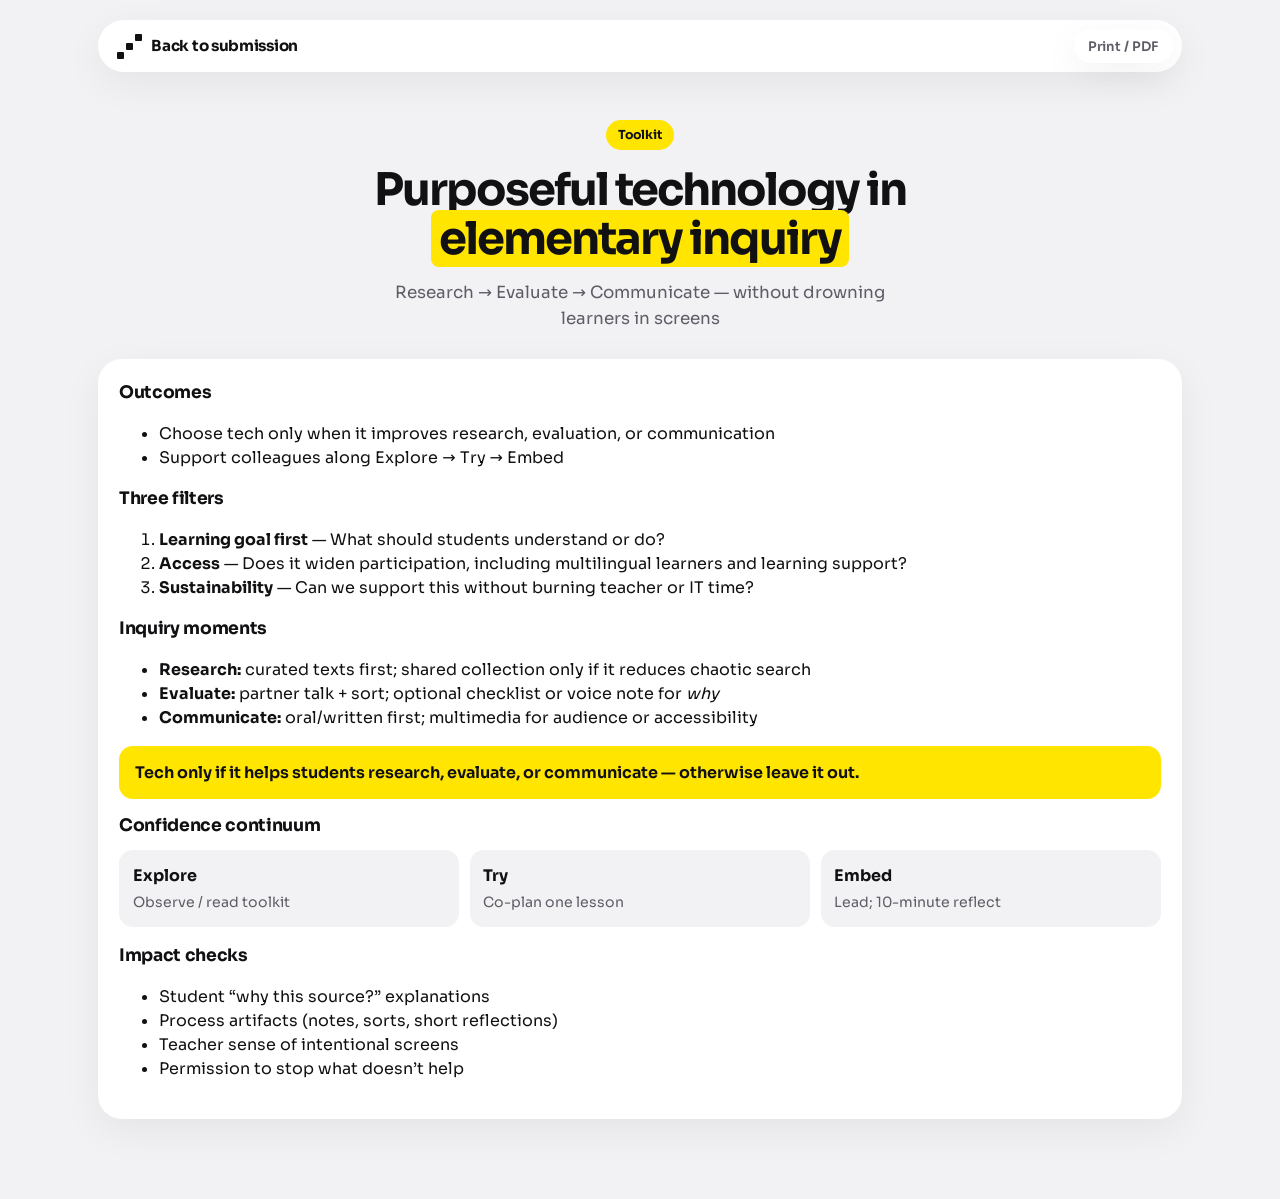
==== commit dcf7fe13: "Match Sparkline reference: hero arc, feature cards, workflow diagram. Co-authored-by: Cursor <cursor" ====
--- a/assets/task1-toolkit.html
+++ b/assets/task1-toolkit.html
@@ -7,69 +7,65 @@
   <title>PD toolkit · Purposeful technology in elementary inquiry</title>
   <link rel="preconnect" href="https://fonts.googleapis.com" />
   <link rel="preconnect" href="https://fonts.gstatic.com" crossorigin />
-  <link href="https://fonts.googleapis.com/css2?family=Plus+Jakarta+Sans:wght@400;600;700;800&display=swap" rel="stylesheet" />
+  <link href="https://fonts.googleapis.com/css2?family=Sora:wght@400;500;600;700&display=swap" rel="stylesheet" />
   <link rel="stylesheet" href="../styles.css" />
 </head>
 <body>
-  <div class="canvas">
-    <div class="shell">
-      <header class="pill-nav">
-        <a class="logo" href="../index.html">
-          <span class="logo-mark" aria-hidden="true">←</span>
-          Back to submission
-        </a>
-        <div class="pill-actions">
-          <button class="btn btn-ghost btn-sm" type="button" onclick="window.print()">Print / PDF</button>
-        </div>
-      </header>
+  <div class="page">
+    <header class="pill-nav">
+      <a class="logo" href="../index.html">
+        <span class="logo-pixels" aria-hidden="true"><i></i><i></i><i></i></span>
+        Back to submission
+      </a>
+      <div class="pill-actions">
+        <button class="btn btn-ghost btn-sm" type="button" onclick="window.print()">Print / PDF</button>
+      </div>
+    </header>
 
-      <section class="hero" style="padding-bottom:1rem">
-        <p class="hero-kicker">Task 1 · Supporting material</p>
-        <h1 style="font-size:clamp(1.8rem,4vw,2.6rem)">Purposeful technology in <span class="mark">elementary inquiry</span></h1>
-        <p class="hero-lede">Research → Evaluate → Communicate — without drowning learners in screens</p>
-      </section>
+    <section class="hero" style="padding-top:3rem">
+      <span class="badge">Toolkit</span>
+      <h1 style="max-width:18ch;font-size:clamp(1.8rem,4vw,2.8rem)">Purposeful technology in <span class="mark">elementary inquiry</span></h1>
+      <p class="hero-lede">Research → Evaluate → Communicate — without drowning learners in screens</p>
+    </section>
 
-      <div class="section">
-        <article class="step">
-          <h3>Outcomes</h3>
-          <ul>
-            <li>Choose tech only when it improves research, evaluation, or communication</li>
-            <li>Support colleagues along Explore → Try → Embed</li>
-          </ul>
+    <article class="step" style="margin-top:1rem">
+      <h3>Outcomes</h3>
+      <ul>
+        <li>Choose tech only when it improves research, evaluation, or communication</li>
+        <li>Support colleagues along Explore → Try → Embed</li>
+      </ul>
 
-          <h3>Three filters</h3>
-          <ol>
-            <li><strong>Learning goal first</strong> — What should students understand or do?</li>
-            <li><strong>Access</strong> — Does it widen participation, including multilingual learners and learning support?</li>
-            <li><strong>Sustainability</strong> — Can we support this without burning teacher or IT time?</li>
-          </ol>
+      <h3>Three filters</h3>
+      <ol>
+        <li><strong>Learning goal first</strong> — What should students understand or do?</li>
+        <li><strong>Access</strong> — Does it widen participation, including multilingual learners and learning support?</li>
+        <li><strong>Sustainability</strong> — Can we support this without burning teacher or IT time?</li>
+      </ol>
 
-          <h3>Inquiry moments</h3>
-          <ul>
-            <li><strong>Research:</strong> curated texts first; shared collection only if it reduces chaotic search</li>
-            <li><strong>Evaluate:</strong> partner talk + sort; optional checklist or voice note for <em>why</em></li>
-            <li><strong>Communicate:</strong> oral/written first; multimedia for audience or accessibility</li>
-          </ul>
+      <h3>Inquiry moments</h3>
+      <ul>
+        <li><strong>Research:</strong> curated texts first; shared collection only if it reduces chaotic search</li>
+        <li><strong>Evaluate:</strong> partner talk + sort; optional checklist or voice note for <em>why</em></li>
+        <li><strong>Communicate:</strong> oral/written first; multimedia for audience or accessibility</li>
+      </ul>
 
-          <p class="pull">Tech only if it helps students research, evaluate, or communicate — otherwise leave it out.</p>
+      <p class="pull">Tech only if it helps students research, evaluate, or communicate — otherwise leave it out.</p>
 
-          <h3>Confidence continuum</h3>
-          <div class="continuum">
-            <div><strong>Explore</strong><p>Observe / read toolkit</p></div>
-            <div><strong>Try</strong><p>Co-plan one lesson</p></div>
-            <div><strong>Embed</strong><p>Lead; 10-minute reflect</p></div>
-          </div>
+      <h3>Confidence continuum</h3>
+      <div class="continuum">
+        <div><strong>Explore</strong><p>Observe / read toolkit</p></div>
+        <div><strong>Try</strong><p>Co-plan one lesson</p></div>
+        <div><strong>Embed</strong><p>Lead; 10-minute reflect</p></div>
+      </div>
 
-          <h3>Impact checks</h3>
-          <ul>
-            <li>Student “why this source?” explanations</li>
-            <li>Process artifacts (notes, sorts, short reflections)</li>
-            <li>Teacher sense of intentional screens</li>
-            <li>Permission to stop what doesn’t help</li>
-          </ul>
-        </article>
-      </div>
-    </div>
+      <h3>Impact checks</h3>
+      <ul>
+        <li>Student “why this source?” explanations</li>
+        <li>Process artifacts (notes, sorts, short reflections)</li>
+        <li>Teacher sense of intentional screens</li>
+        <li>Permission to stop what doesn’t help</li>
+      </ul>
+    </article>
   </div>
 </body>
 </html>
--- a/styles.css
+++ b/styles.css
@@ -1,18 +1,18 @@
 :root {
-  --bg: #ececef;
-  --shell: #ffffff;
-  --ink: #0e0e10;
-  --muted: #6b6f7b;
-  --line: #e6e7eb;
-  --yellow: #ffe14a;
-  --blue: #3b6cff;
-  --blue-deep: #2a52d9;
-  --pink: #ff5a8a;
-  --coral: #ff6b4a;
-  --shadow: 0 18px 50px rgba(14, 14, 16, 0.08);
-  --shadow-soft: 0 8px 24px rgba(14, 14, 16, 0.06);
-  --radius: 28px;
-  --font: "Plus Jakarta Sans", system-ui, sans-serif;
+  --bg: #f2f2f4;
+  --ink: #111113;
+  --muted: #8a8b93;
+  --muted-2: #5c5d66;
+  --line: #ebebef;
+  --yellow: #ffe500;
+  --blue: #3b82f6;
+  --blue-hot: #2f6bff;
+  --pink: #ff4d8d;
+  --pink-2: #ff6b9d;
+  --green: #22c55e;
+  --shadow: 0 24px 60px rgba(17, 17, 19, 0.08);
+  --shadow-card: 0 12px 40px rgba(17, 17, 19, 0.06);
+  --font: "Sora", system-ui, sans-serif;
 }
 
 *, *::before, *::after { box-sizing: border-box; }
@@ -28,8 +28,8 @@
   -webkit-font-smoothing: antialiased;
 }
 
-a { color: var(--blue); text-underline-offset: 3px; }
-a:hover { color: var(--blue-deep); }
+a { color: var(--blue-hot); text-underline-offset: 3px; }
+a:hover { color: var(--ink); }
 
 .skip {
   position: absolute; left: -999px; top: 0; z-index: 100;
@@ -37,23 +37,10 @@
 }
 .skip:focus { left: 0; }
 
-/* —— Outer canvas + white shell —— */
-.canvas {
-  max-width: 1180px;
-  margin: 1.25rem auto 2.5rem;
-  padding: 0 1rem;
-}
-
-.shell {
-  background: var(--shell);
-  border-radius: calc(var(--radius) + 8px);
-  box-shadow: var(--shadow);
-  overflow: clip;
-  padding: 1.1rem 1.1rem 2.5rem;
-}
-
-@media (min-width: 800px) {
-  .shell { padding: 1.25rem 1.5rem 3.5rem; }
+.page {
+  max-width: 1120px;
+  margin: 0 auto;
+  padding: 1.25rem 1.1rem 4rem;
 }
 
 /* —— Pill nav —— */
@@ -63,254 +50,480 @@
   justify-content: space-between;
   gap: 1rem;
   background: #fff;
-  border: 1px solid var(--line);
-  border-radius: 999px;
-  padding: 0.55rem 0.65rem 0.55rem 1.15rem;
-  box-shadow: var(--shadow-soft);
+  border-radius: 999px;
+  padding: 0.55rem 0.6rem 0.55rem 1.2rem;
+  box-shadow: var(--shadow-card);
   position: sticky;
-  top: 0.75rem;
-  z-index: 30;
+  top: 0.85rem;
+  z-index: 40;
 }
 
 .logo {
   display: flex;
   align-items: center;
-  gap: 0.55rem;
+  gap: 0.6rem;
   text-decoration: none;
   color: var(--ink);
   font-weight: 700;
-  font-size: 0.98rem;
-}
-
-.logo-mark {
-  width: 28px; height: 28px;
-  border-radius: 8px;
-  background: linear-gradient(135deg, var(--yellow), #ffb703);
-  display: grid; place-items: center;
-  font-size: 0.85rem;
-  font-weight: 800;
-}
+  font-size: 0.95rem;
+  letter-spacing: -0.02em;
+}
+
+.logo-pixels {
+  display: grid;
+  grid-template-columns: repeat(3, 7px);
+  grid-template-rows: repeat(3, 7px);
+  gap: 2px;
+}
+.logo-pixels i {
+  display: block;
+  background: var(--ink);
+  border-radius: 1px;
+}
+.logo-pixels i:nth-child(1) { grid-area: 3 / 1; }
+.logo-pixels i:nth-child(2) { grid-area: 2 / 2; }
+.logo-pixels i:nth-child(3) { grid-area: 1 / 3; }
 
 .pill-links {
   display: none;
-  gap: 0.15rem;
+  gap: 0.1rem;
   list-style: none;
   margin: 0;
   padding: 0;
 }
-
 .pill-links a {
   text-decoration: none;
-  color: var(--muted);
-  font-weight: 600;
+  color: var(--muted-2);
+  font-weight: 500;
   font-size: 0.88rem;
-  padding: 0.45rem 0.7rem;
-  border-radius: 999px;
-}
-
-.pill-links a:hover { color: var(--ink); background: #f4f4f6; }
-
-.pill-actions { display: flex; align-items: center; gap: 0.45rem; }
-
+  padding: 0.45rem 0.75rem;
+  border-radius: 999px;
+}
+.pill-links a:hover { color: var(--ink); }
+
+.pill-actions { display: flex; align-items: center; gap: 0.4rem; }
+
+@media (min-width: 860px) {
+  .pill-links { display: flex; }
+}
+
+/* —— Buttons —— */
 .btn {
   display: inline-flex;
   align-items: center;
   justify-content: center;
-  gap: 0.4rem;
+  gap: 0.55rem;
   border: 0;
   cursor: pointer;
   font-family: inherit;
-  font-weight: 700;
-  font-size: 0.9rem;
+  font-weight: 600;
+  font-size: 0.92rem;
   text-decoration: none;
-  border-radius: 999px;
-  padding: 0.7rem 1.15rem;
-  transition: transform 0.15s ease, background 0.15s ease;
+  border-radius: 14px;
+  padding: 0.85rem 1.25rem;
+  transition: transform 0.15s ease, background 0.15s ease, box-shadow 0.15s ease;
 }
 .btn:hover { transform: translateY(-1px); }
 
-.btn-dark {
+.btn-dark { background: var(--ink); color: #fff; }
+.btn-dark:hover { background: #222; color: #fff; }
+
+.btn-blue {
+  background: var(--blue-hot);
+  color: #fff;
+  box-shadow: 0 10px 28px rgba(47, 107, 255, 0.28);
+}
+.btn-blue:hover { background: #2557e8; color: #fff; }
+
+.btn-ghost {
+  background: #fff;
+  color: var(--muted-2);
+  box-shadow: var(--shadow-card);
+}
+.btn-ghost:hover { color: var(--ink); }
+
+.btn-sm {
+  padding: 0.55rem 0.9rem;
+  font-size: 0.82rem;
+  border-radius: 999px;
+}
+
+.btn-arrow {
+  width: 1.55rem;
+  height: 1.55rem;
+  border-radius: 999px;
+  background: rgba(255, 255, 255, 0.22);
+  display: grid;
+  place-items: center;
+  font-size: 0.85rem;
+}
+
+/* —— Edit banner —— */
+.edit-banner {
+  display: none;
+  align-items: center;
+  justify-content: space-between;
+  gap: 0.75rem;
+  flex-wrap: wrap;
+  margin: 1rem 0 0;
+  padding: 0.9rem 1.1rem;
   background: var(--ink);
   color: #fff;
-}
-.btn-dark:hover { background: #222; color: #fff; }
-
-.btn-blue {
-  background: var(--blue);
-  color: #fff;
-}
-.btn-blue:hover { background: var(--blue-deep); color: #fff; }
-
-.btn-ghost {
-  background: transparent;
-  color: var(--muted);
-  border: 1px solid var(--line);
-}
-.btn-ghost:hover { color: var(--ink); background: #f7f7f8; }
-
-.btn-sm { padding: 0.45rem 0.8rem; font-size: 0.8rem; }
-
-@media (min-width: 860px) {
-  .pill-links { display: flex; }
-}
+  border-radius: 18px;
+}
+body.is-editing .edit-banner { display: flex; }
+.edit-banner p { margin: 0; font-size: 0.88rem; color: #bdbdc4; }
+.edit-banner strong { color: #fff; }
 
 /* —— Hero —— */
 .hero {
   text-align: center;
-  padding: clamp(2.5rem, 7vw, 4.5rem) 1rem 1.5rem;
-  max-width: 820px;
-  margin: 0 auto;
-}
-
-.hero-kicker {
-  margin: 0 0 1rem;
-  color: var(--muted);
-  font-weight: 600;
-  font-size: 0.92rem;
+  padding: clamp(3.5rem, 9vw, 6rem) 0.5rem 0;
 }
 
 .hero h1 {
-  margin: 0 0 1rem;
-  font-size: clamp(2.4rem, 6.5vw, 4.2rem);
-  line-height: 1.05;
-  letter-spacing: -0.04em;
-  font-weight: 800;
+  margin: 0 auto 1.1rem;
+  max-width: 16ch;
+  font-size: clamp(2.6rem, 7vw, 4.6rem);
+  line-height: 1.08;
+  letter-spacing: -0.045em;
+  font-weight: 700;
 }
 
 .mark {
   background: var(--yellow);
-  padding: 0.05em 0.22em;
-  border-radius: 0.2em;
+  padding: 0.02em 0.18em;
+  border-radius: 0.18em;
   box-decoration-break: clone;
 }
 
 .hero-lede {
-  margin: 0 auto 1.5rem;
+  margin: 0 auto 1.75rem;
   max-width: 34rem;
-  color: var(--muted);
+  color: var(--muted-2);
   font-size: 1.05rem;
-}
-
-.hero-cta { display: flex; justify-content: center; gap: 0.6rem; flex-wrap: wrap; }
-
-/* —— Floating step tiles —— */
-.tile-row {
+  font-weight: 400;
+}
+
+.hero-cta {
+  display: flex;
+  justify-content: center;
+}
+
+/* —— Floating icon tiles (Sparkline arc) —— */
+.orbit {
+  position: relative;
+  height: clamp(220px, 32vw, 300px);
+  margin: 2.5rem auto 0;
+  max-width: 820px;
+}
+
+.orbit-tile {
+  position: absolute;
+  width: clamp(88px, 12vw, 112px);
+  height: clamp(88px, 12vw, 112px);
+  background: #fff;
+  border-radius: 22px;
+  box-shadow: var(--shadow);
   display: grid;
-  grid-template-columns: repeat(2, minmax(0, 1fr));
-  gap: 0.85rem;
-  max-width: 880px;
-  margin: 2.5rem auto 0;
-  padding: 0 0.5rem 1rem;
-}
-
-@media (min-width: 720px) {
-  .tile-row { grid-template-columns: repeat(4, minmax(0, 1fr)); }
-}
-
-.tile {
-  background: #fff;
-  border: 1px solid var(--line);
-  border-radius: 22px;
-  padding: 1.1rem 1rem 1rem;
+  place-items: center;
+  text-decoration: none;
+  transition: transform 0.2s ease;
+}
+.orbit-tile:hover { transform: translateY(-8px) scale(1.03); }
+
+.orbit-tile svg { width: 48%; height: 48%; }
+
+.orbit-tile:nth-child(1) { left: 2%; top: 18%; }
+.orbit-tile:nth-child(2) { left: 22%; top: 48%; }
+.orbit-tile:nth-child(3) { left: 50%; top: 62%; transform: translateX(-50%); }
+.orbit-tile:nth-child(3):hover { transform: translateX(-50%) translateY(-8px) scale(1.03); }
+.orbit-tile:nth-child(4) { right: 22%; top: 48%; }
+.orbit-tile:nth-child(5) { right: 2%; top: 18%; }
+
+@media (max-width: 640px) {
+  .orbit {
+    height: auto;
+    display: grid;
+    grid-template-columns: repeat(5, 1fr);
+    gap: 0.5rem;
+    padding: 0 0.25rem;
+  }
+  .orbit-tile {
+    position: static;
+    width: 100%;
+    height: auto;
+    aspect-ratio: 1;
+    transform: none !important;
+  }
+}
+
+/* —— Section heads —— */
+.band {
+  margin-top: clamp(3.5rem, 8vw, 5.5rem);
+  text-align: center;
+}
+
+.badge {
+  display: inline-flex;
+  align-items: center;
+  background: var(--yellow);
+  color: var(--ink);
+  font-size: 0.78rem;
+  font-weight: 700;
+  padding: 0.35rem 0.75rem;
+  border-radius: 999px;
+  margin-bottom: 1rem;
+}
+
+.band h2 {
+  margin: 0 auto 0.75rem;
+  max-width: 18ch;
+  font-size: clamp(1.7rem, 3.5vw, 2.35rem);
+  letter-spacing: -0.035em;
+  font-weight: 700;
+  line-height: 1.15;
+}
+
+.band p {
+  margin: 0 auto;
+  max-width: 36rem;
+  color: var(--muted-2);
+  font-size: 1rem;
+}
+
+/* —— Feature twin cards —— */
+.feature-grid {
+  display: grid;
+  grid-template-columns: 1fr;
+  gap: 1.25rem;
+  margin-top: 2.25rem;
+}
+@media (min-width: 800px) {
+  .feature-grid { grid-template-columns: 1fr 1fr; }
+}
+
+.feature-card {
+  background: #fff;
+  border-radius: 28px;
+  padding: 1.35rem 1.35rem 1.5rem;
+  box-shadow: var(--shadow-card);
+  text-align: left;
   text-decoration: none;
   color: inherit;
-  box-shadow: var(--shadow-soft);
+  display: block;
   transition: transform 0.2s ease, box-shadow 0.2s ease;
-  min-height: 140px;
+}
+.feature-card:hover {
+  transform: translateY(-4px);
+  box-shadow: var(--shadow);
+}
+
+.mini-ui {
+  background: var(--bg);
+  border-radius: 20px;
+  padding: 1rem;
+  margin-bottom: 1.25rem;
+  min-height: 180px;
+}
+
+.mini-row {
+  display: flex;
+  align-items: center;
+  gap: 0.75rem;
+  background: #fff;
+  border-radius: 14px;
+  padding: 0.75rem 0.85rem;
+  margin-bottom: 0.55rem;
+  box-shadow: 0 4px 14px rgba(17, 17, 19, 0.04);
+}
+.mini-row:last-child { margin-bottom: 0; }
+
+.mini-ico {
+  width: 34px;
+  height: 34px;
+  border-radius: 10px;
+  flex: 0 0 auto;
+  display: grid;
+  place-items: center;
+  color: #fff;
+  font-size: 0.75rem;
+  font-weight: 700;
+}
+.mini-ico.pink { background: linear-gradient(135deg, var(--pink), #ff8fb3); }
+.mini-ico.blue { background: linear-gradient(135deg, var(--blue-hot), #7aa2ff); }
+.mini-ico.yellow { background: var(--yellow); color: var(--ink); }
+
+.mini-copy strong {
+  display: block;
+  font-size: 0.86rem;
+  letter-spacing: -0.01em;
+}
+.mini-copy span {
+  display: block;
+  font-size: 0.75rem;
+  color: var(--muted);
+}
+
+.mini-add {
+  display: flex;
+  align-items: center;
+  justify-content: center;
+  gap: 0.35rem;
+  background: #fff;
+  border-radius: 14px;
+  padding: 0.7rem;
+  margin-bottom: 0.55rem;
+  font-size: 0.85rem;
+  font-weight: 600;
+  color: var(--ink);
+  box-shadow: 0 4px 14px rgba(17, 17, 19, 0.04);
+}
+
+.mini-toggle {
+  margin-left: auto;
+  width: 36px;
+  height: 20px;
+  border-radius: 999px;
+  background: #dde0e8;
+  position: relative;
+}
+.mini-toggle::after {
+  content: "";
+  position: absolute;
+  top: 2px; left: 2px;
+  width: 16px; height: 16px;
+  border-radius: 999px;
+  background: #fff;
+}
+.mini-toggle.on { background: var(--green); }
+.mini-toggle.on::after { left: 18px; }
+
+.grab {
+  width: 10px;
+  opacity: 0.35;
+  font-size: 0.7rem;
+  letter-spacing: -1px;
+}
+
+.feature-card h3 {
+  margin: 0 0 0.4rem;
+  font-size: 1.2rem;
+  letter-spacing: -0.02em;
+}
+.feature-card > p {
+  margin: 0;
+  color: var(--muted-2);
+  font-size: 0.92rem;
+}
+
+/* —— Workflow diagram —— */
+.flow {
+  margin-top: 2.5rem;
   display: flex;
   flex-direction: column;
-  gap: 0.55rem;
-}
-
-.tile:hover {
-  transform: translateY(-6px);
-  box-shadow: var(--shadow);
-}
-
-.tile-icon {
-  width: 44px; height: 44px;
-  border-radius: 14px;
-  display: grid; place-items: center;
-  font-weight: 800;
+  align-items: center;
+  gap: 0;
+}
+
+.flow-root {
+  background: var(--blue-hot);
+  color: #fff;
+  font-weight: 700;
   font-size: 0.95rem;
-  color: #fff;
-}
-
-.tile-icon.a { background: var(--pink); }
-.tile-icon.b { background: var(--yellow); color: var(--ink); }
-.tile-icon.c { background: var(--coral); }
-.tile-icon.d { background: var(--blue); }
-
-.tile strong {
-  font-size: 0.95rem;
-  letter-spacing: -0.01em;
-}
-
-.tile span {
+  padding: 0.95rem 1.5rem;
+  border-radius: 16px;
+  box-shadow: 0 12px 30px rgba(47, 107, 255, 0.25);
+}
+
+.flow-stem {
+  width: 2px;
+  height: 28px;
+  background: #d5d6dc;
+}
+
+.flow-rail {
+  width: min(100%, 860px);
+  height: 2px;
+  background: #d5d6dc;
+  position: relative;
+}
+
+.flow-grid {
+  width: min(100%, 860px);
+  display: grid;
+  grid-template-columns: repeat(4, 1fr);
+  gap: 0.75rem;
+  margin-top: 1.1rem;
+}
+
+.flow-card {
+  background: #fff;
+  border-radius: 16px;
+  padding: 1rem 1rem 1.05rem;
+  box-shadow: var(--shadow-card);
+  text-align: left;
+  text-decoration: none;
+  color: inherit;
+  min-height: 88px;
+  transition: transform 0.15s ease;
+}
+.flow-card:hover { transform: translateY(-3px); }
+
+.flow-dot {
+  width: 8px;
+  height: 8px;
+  border-radius: 999px;
+  background: var(--blue-hot);
+  margin-bottom: 0.65rem;
+}
+
+.flow-card strong {
+  display: block;
+  font-size: 0.92rem;
+  letter-spacing: -0.015em;
+  font-weight: 650;
+  line-height: 1.3;
+}
+
+@media (max-width: 720px) {
+  .flow-rail { display: none; }
+  .flow-grid { grid-template-columns: 1fr 1fr; }
+}
+
+/* —— Detail steps —— */
+.detail {
+  margin-top: clamp(3rem, 7vw, 4.5rem);
+}
+
+.detail-head {
+  margin-bottom: 1.25rem;
+}
+.detail-head .eyebrow {
   color: var(--muted);
-  font-size: 0.82rem;
-  line-height: 1.35;
-}
-
-/* —— Edit banner —— */
-.edit-banner {
-  display: none;
-  align-items: center;
-  justify-content: space-between;
-  gap: 0.75rem;
-  flex-wrap: wrap;
-  margin: 0.5rem auto 0;
-  max-width: 980px;
-  padding: 0.85rem 1rem;
-  background: #111;
-  color: #fff;
-  border-radius: 16px;
-}
-
-body.is-editing .edit-banner { display: flex; }
-
-.edit-banner p { margin: 0; font-size: 0.9rem; color: #c9c9cf; }
-.edit-banner strong { color: #fff; }
-
-/* —— Sections —— */
-.section {
-  max-width: 980px;
-  margin: 2.75rem auto 0;
-  padding: 0 0.75rem;
-}
-
-.section-label {
-  display: inline-flex;
-  align-items: center;
-  gap: 0.4rem;
-  font-size: 0.75rem;
-  font-weight: 800;
+  font-size: 0.78rem;
+  font-weight: 700;
   letter-spacing: 0.08em;
   text-transform: uppercase;
-  color: var(--muted);
-  margin-bottom: 0.55rem;
-}
-
-.section h2 {
-  margin: 0 0 0.45rem;
-  font-size: clamp(1.55rem, 3vw, 2rem);
+  margin: 0 0 0.4rem;
+}
+.detail-head h2 {
+  margin: 0 0 0.4rem;
+  font-size: clamp(1.45rem, 2.8vw, 1.9rem);
   letter-spacing: -0.03em;
-  font-weight: 800;
-}
-
-.section-intro {
-  margin: 0 0 1.35rem;
-  color: var(--muted);
+}
+.detail-head p {
+  margin: 0;
+  color: var(--muted-2);
   max-width: 40rem;
 }
 
-/* —— Step blocks —— */
 .step {
-  border: 1px solid var(--line);
+  background: #fff;
   border-radius: 24px;
-  padding: 1.25rem 1.2rem 1.35rem;
+  padding: 1.35rem 1.35rem 1.4rem;
   margin-bottom: 1rem;
-  background: #fafafa;
+  box-shadow: var(--shadow-card);
 }
 
 .step-top {
@@ -318,34 +531,27 @@
   align-items: flex-start;
   justify-content: space-between;
   gap: 1rem;
-  margin-bottom: 0.75rem;
+  margin-bottom: 0.7rem;
 }
 
 .step h3 {
   margin: 0;
-  font-size: 1.12rem;
+  font-size: 1.08rem;
   letter-spacing: -0.02em;
-}
-
-.step-num {
-  display: inline-flex;
-  align-items: center;
-  justify-content: center;
-  width: 1.7rem; height: 1.7rem;
-  border-radius: 999px;
-  background: var(--ink);
-  color: #fff;
-  font-size: 0.75rem;
-  font-weight: 800;
-  margin-right: 0.45rem;
-  vertical-align: 2px;
-}
-
-.step-body {
-  color: var(--ink);
-  font-size: 0.98rem;
-}
-
+  display: flex;
+  align-items: center;
+  gap: 0.55rem;
+}
+
+.step-dot {
+  width: 9px;
+  height: 9px;
+  border-radius: 999px;
+  background: var(--blue-hot);
+  flex: 0 0 auto;
+}
+
+.step-body { font-size: 0.96rem; }
 .step-body p { margin: 0 0 0.65rem; }
 .step-body ul { margin: 0 0 0.75rem; padding-left: 1.15rem; }
 .step-body li { margin-bottom: 0.3rem; }
@@ -353,9 +559,8 @@
 .table-wrap {
   overflow-x: auto;
   margin: 0.75rem 0;
-  border: 1px solid var(--line);
-  border-radius: 14px;
-  background: #fff;
+  border-radius: 16px;
+  background: var(--bg);
 }
 
 table {
@@ -363,31 +568,27 @@
   border-collapse: collapse;
   font-size: 0.88rem;
 }
-
 th, td {
   text-align: left;
-  padding: 0.65rem 0.75rem;
-  border-bottom: 1px solid var(--line);
+  padding: 0.7rem 0.85rem;
+  border-bottom: 1px solid #e4e5ea;
   vertical-align: top;
 }
-
 th {
-  background: #f3f4f7;
+  color: var(--muted);
   font-size: 0.72rem;
   text-transform: uppercase;
   letter-spacing: 0.04em;
-  color: var(--muted);
-}
-
+  font-weight: 600;
+}
 tr:last-child td { border-bottom: 0; }
 
 .pull {
   margin: 0.85rem 0;
-  padding: 0.85rem 1rem;
+  padding: 0.9rem 1rem;
   background: var(--yellow);
   border-radius: 14px;
-  font-weight: 700;
-  color: var(--ink);
+  font-weight: 650;
 }
 
 .continuum {
@@ -396,104 +597,104 @@
   gap: 0.65rem;
   margin: 0.75rem 0 1rem;
 }
-
 .continuum > div {
-  background: #fff;
-  border: 1px solid var(--line);
+  background: var(--bg);
   border-radius: 14px;
   padding: 0.85rem;
 }
-
 .continuum strong { display: block; margin-bottom: 0.25rem; }
-.continuum p { margin: 0; color: var(--muted); font-size: 0.88rem; }
+.continuum p { margin: 0; color: var(--muted-2); font-size: 0.88rem; }
 
 @media (max-width: 700px) {
   .continuum { grid-template-columns: 1fr; }
 }
 
-/* —— Evidence panel —— */
+.media-shell {
+  position: relative;
+  aspect-ratio: 16 / 9;
+  border-radius: 18px;
+  overflow: hidden;
+  background: #12131a;
+  margin-bottom: 0.5rem;
+}
+.media-shell iframe,
+.media-shell video {
+  width: 100%; height: 100%; border: 0; object-fit: cover;
+}
+.media-placeholder {
+  position: absolute; inset: 0;
+  display: grid; place-content: center; gap: 0.35rem;
+  text-align: center; color: #c9cdd8; padding: 1.5rem;
+}
+.media-placeholder strong { color: #fff; }
+
+/* —— Evidence —— */
 .evidence {
   margin-top: 1rem;
   padding-top: 1rem;
-  border-top: 1px dashed #d5d7de;
-}
-
+  border-top: 1px solid var(--line);
+}
 .evidence-label {
   display: flex;
   align-items: center;
   justify-content: space-between;
-  gap: 0.75rem;
   margin-bottom: 0.65rem;
 }
-
 .evidence-label span {
-  font-size: 0.75rem;
-  font-weight: 800;
+  font-size: 0.72rem;
+  font-weight: 700;
   letter-spacing: 0.08em;
   text-transform: uppercase;
   color: var(--muted);
 }
-
-.evidence-grid {
-  display: grid;
-  gap: 0.65rem;
-}
-
+.evidence-grid { display: grid; gap: 0.65rem; }
 .evidence-item {
-  background: #fff;
-  border: 1px solid var(--line);
+  background: var(--bg);
   border-radius: 16px;
   padding: 0.85rem;
   position: relative;
 }
-
 .evidence-item .type-pill {
   display: inline-block;
   font-size: 0.68rem;
-  font-weight: 800;
+  font-weight: 700;
   letter-spacing: 0.06em;
   text-transform: uppercase;
   padding: 0.2rem 0.45rem;
   border-radius: 999px;
   margin-bottom: 0.5rem;
 }
-
-.type-pill.text { background: #eef2ff; color: var(--blue-deep); }
-.type-pill.photo { background: #ffe8f0; color: #c2185b; }
+.type-pill.text { background: #e8efff; color: var(--blue-hot); }
+.type-pill.photo { background: #ffe4ef; color: #c2185b; }
 .type-pill.video { background: #fff4cc; color: #8a6d00; }
-
 .evidence-item .caption {
   margin: 0.35rem 0 0;
   font-size: 0.88rem;
-  color: var(--muted);
-}
-
+  color: var(--muted-2);
+}
 .evidence-item img {
   width: 100%;
   max-height: 320px;
   object-fit: cover;
   border-radius: 12px;
 }
-
 .evidence-item video {
   width: 100%;
   border-radius: 12px;
   background: #111;
 }
-
 .evidence-item .text-body {
   margin: 0;
   white-space: pre-wrap;
   font-size: 0.95rem;
 }
-
 .evidence-item .remove {
   position: absolute;
   top: 0.55rem;
   right: 0.55rem;
   display: none;
   border: 0;
-  background: #111;
+  background: var(--ink);
   color: #fff;
   width: 28px; height: 28px;
   border-radius: 999px;
@@ -501,112 +702,76 @@
   font-size: 1rem;
   line-height: 1;
 }
-
 body.is-editing .evidence-item .remove { display: grid; place-items: center; }
-
 .evidence-empty {
   color: var(--muted);
   font-size: 0.9rem;
   margin: 0;
 }
 
-/* Upload dock — edit mode only */
 .upload-dock {
   display: none;
   margin-top: 0.75rem;
   padding: 0.85rem;
-  border: 1.5px dashed #c5c8d1;
   border-radius: 16px;
-  background: #fff;
-}
-
+  background: var(--bg);
+}
 body.is-editing .upload-dock { display: block; }
-
 .upload-dock .row {
   display: flex;
   flex-wrap: wrap;
   gap: 0.45rem;
   margin-bottom: 0.65rem;
 }
-
 .upload-dock textarea,
 .upload-dock input[type="text"],
 .upload-dock input[type="url"] {
   width: 100%;
   font: inherit;
-  border: 1px solid var(--line);
+  border: 0;
   border-radius: 12px;
   padding: 0.7rem 0.85rem;
   margin-bottom: 0.55rem;
-  background: #fafafa;
-}
-
+  background: #fff;
+  box-shadow: 0 2px 10px rgba(17, 17, 19, 0.04);
+}
 .upload-dock textarea { min-height: 88px; resize: vertical; }
-
 .dropzone {
-  border: 1.5px dashed #b8bcc8;
+  border: 1.5px dashed #c9cbd4;
   border-radius: 14px;
   padding: 1rem;
   text-align: center;
   color: var(--muted);
   font-size: 0.88rem;
-  background: #f7f8fb;
+  background: #fff;
   cursor: pointer;
-  margin-bottom: 0.55rem;
-}
-
+}
 .dropzone.dragover {
-  border-color: var(--blue);
-  background: #eef2ff;
-  color: var(--blue-deep);
-}
-
+  border-color: var(--blue-hot);
+  color: var(--blue-hot);
+}
 .dropzone input { display: none; }
 
-.media-shell {
-  position: relative;
-  aspect-ratio: 16 / 9;
-  border-radius: 18px;
-  overflow: hidden;
-  background: #12131a;
-  border: 1px solid var(--line);
-  margin-bottom: 0.75rem;
-}
-
-.media-shell iframe,
-.media-shell video {
-  width: 100%; height: 100%; border: 0; object-fit: cover;
-}
-
-.media-placeholder {
-  position: absolute; inset: 0;
-  display: grid; place-content: center; gap: 0.35rem;
-  text-align: center; color: #c9cdd8; padding: 1.5rem;
-}
-
-.media-placeholder strong { color: #fff; font-size: 1.05rem; }
-
-/* AI + footer */
+/* —— AI + footer —— */
 .ai-block {
-  max-width: 980px;
-  margin: 2.5rem auto 0;
-  padding: 1.25rem 1.2rem;
-  border: 1px solid var(--line);
-  border-radius: 20px;
-  background: #fafafa;
-}
-
+  margin-top: 2.5rem;
+  padding: 1.35rem 1.4rem;
+  background: #fff;
+  border-radius: 22px;
+  box-shadow: var(--shadow-card);
+}
 .ai-block h2 {
   margin: 0 0 0.4rem;
   font-size: 1.05rem;
 }
-
-.ai-block p { margin: 0; color: var(--muted); font-size: 0.95rem; }
+.ai-block p {
+  margin: 0;
+  color: var(--muted-2);
+  font-size: 0.95rem;
+}
 
 .site-footer {
-  max-width: 980px;
-  margin: 1.5rem auto 0;
-  padding: 1rem 0.75rem 0;
+  margin-top: 1.75rem;
   display: flex;
   flex-wrap: wrap;
   justify-content: space-between;
@@ -617,7 +782,6 @@
 
 @media print {
   body { background: #fff; }
-  .canvas { margin: 0; padding: 0; max-width: none; }
-  .shell { box-shadow: none; border-radius: 0; padding: 0; }
-  .pill-nav, .edit-banner, .upload-dock, .hero-cta, .tile-row, .btn { display: none !important; }
-}
+  .pill-nav, .edit-banner, .upload-dock, .orbit, .feature-grid, .flow, .hero-cta, .btn { display: none !important; }
+  .step { box-shadow: none; border: 1px solid #ddd; }
+}
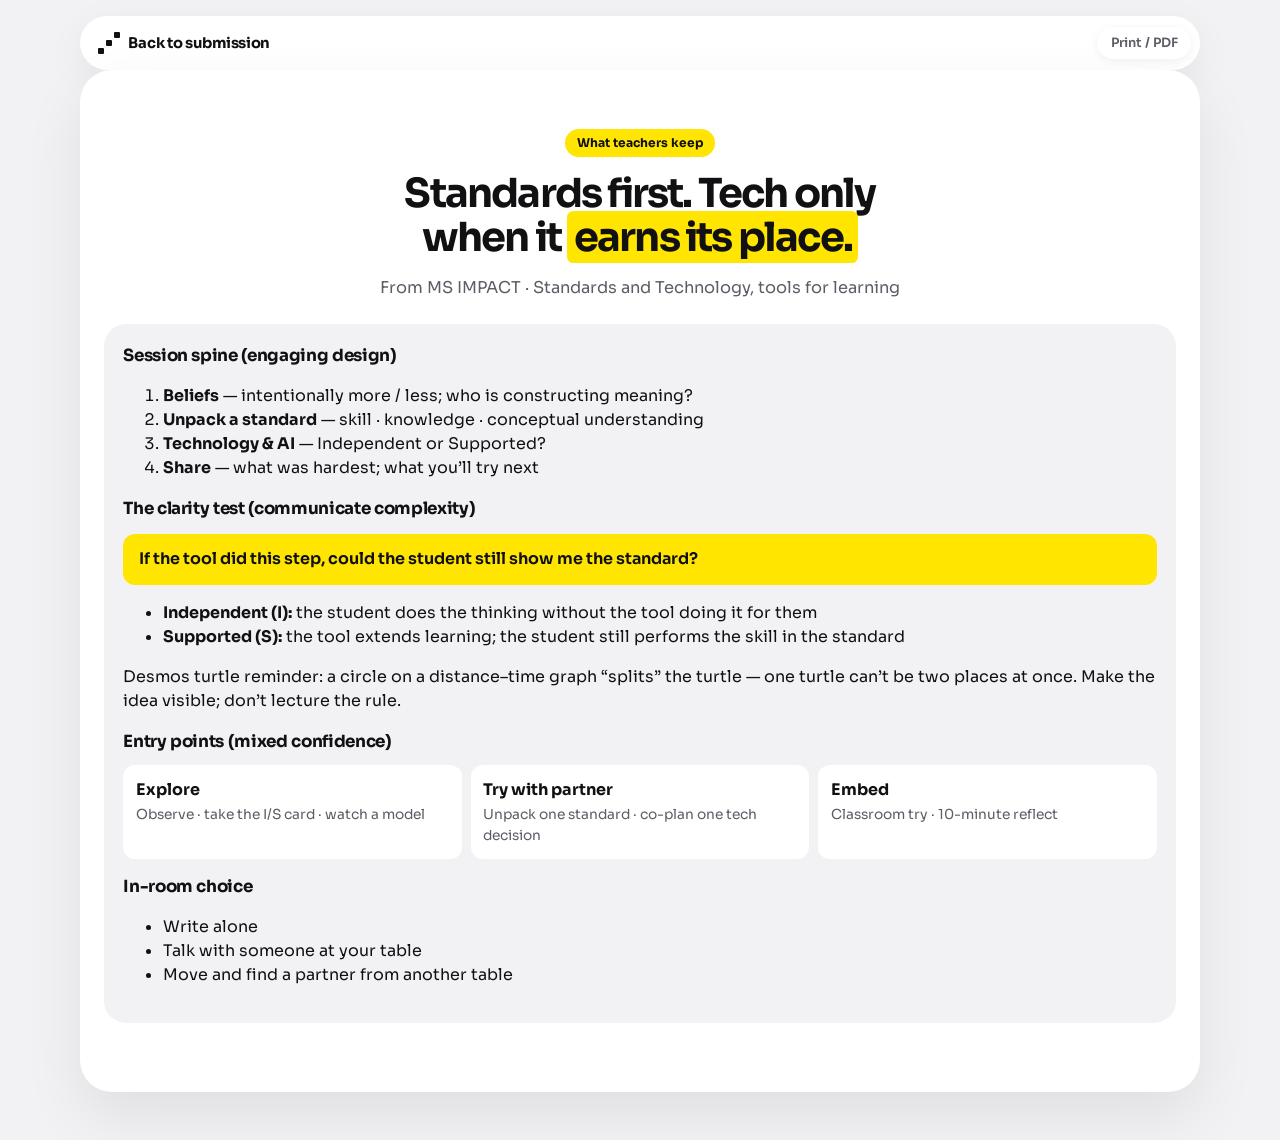
==== commit 95eed11e: "Unify Task 1 into one arc mapped to SAS’s three PL interests. Co-authored-by: Cursor <cursoragent@cu" ====
--- a/assets/task1-toolkit.html
+++ b/assets/task1-toolkit.html
@@ -4,11 +4,11 @@
   <meta charset="UTF-8" />
   <meta name="viewport" content="width=device-width, initial-scale=1" />
   <meta name="robots" content="noindex" />
-  <title>PD toolkit · Purposeful technology in elementary inquiry</title>
+  <title>Toolkit · Standards and Technology (MS IMPACT)</title>
   <link rel="preconnect" href="https://fonts.googleapis.com" />
   <link rel="preconnect" href="https://fonts.gstatic.com" crossorigin />
   <link href="https://fonts.googleapis.com/css2?family=Sora:wght@400;500;600;700&display=swap" rel="stylesheet" />
-  <link rel="stylesheet" href="../styles.css" />
+  <link rel="stylesheet" href="../styles.css?v=5" />
 </head>
 <body>
   <div class="page">
@@ -22,50 +22,56 @@
       </div>
     </header>
 
-    <section class="hero" style="padding-top:3rem">
-      <span class="badge">Toolkit</span>
-      <h1 style="max-width:18ch;font-size:clamp(1.8rem,4vw,2.8rem)">Purposeful technology in <span class="mark">elementary inquiry</span></h1>
-      <p class="hero-lede">Research → Evaluate → Communicate — without drowning learners in screens</p>
-    </section>
+    <div class="shell">
+      <section class="hero" style="padding-top:2.5rem">
+        <span class="badge">What teachers keep</span>
+        <h1 style="max-width:18ch;font-size:clamp(1.7rem,4vw,2.5rem)">Standards first. Tech only when it <span class="mark">earns its place.</span></h1>
+        <p class="hero-lede">From MS IMPACT · Standards and Technology, tools for learning</p>
+      </section>
 
-    <article class="step" style="margin-top:1rem">
-      <h3>Outcomes</h3>
-      <ul>
-        <li>Choose tech only when it improves research, evaluation, or communication</li>
-        <li>Support colleagues along Explore → Try → Embed</li>
-      </ul>
+      <article class="step">
+        <h3>Session spine (engaging design)</h3>
+        <ol>
+          <li><strong>Beliefs</strong> — intentionally more / less; who is constructing meaning?</li>
+          <li><strong>Unpack a standard</strong> — skill · knowledge · conceptual understanding</li>
+          <li><strong>Technology &amp; AI</strong> — Independent or Supported?</li>
+          <li><strong>Share</strong> — what was hardest; what you’ll try next</li>
+        </ol>
 
-      <h3>Three filters</h3>
-      <ol>
-        <li><strong>Learning goal first</strong> — What should students understand or do?</li>
-        <li><strong>Access</strong> — Does it widen participation, including multilingual learners and learning support?</li>
-        <li><strong>Sustainability</strong> — Can we support this without burning teacher or IT time?</li>
-      </ol>
+        <h3>The clarity test (communicate complexity)</h3>
+        <p class="pull">
+          If the tool did this step, could the student still show me the standard?
+        </p>
+        <ul>
+          <li><strong>Independent (I):</strong> the student does the thinking without the tool doing it for them</li>
+          <li><strong>Supported (S):</strong> the tool extends learning; the student still performs the skill in the standard</li>
+        </ul>
+        <p>Desmos turtle reminder: a circle on a distance–time graph “splits” the turtle — one turtle can’t be two places at once. Make the idea visible; don’t lecture the rule.</p>
 
-      <h3>Inquiry moments</h3>
-      <ul>
-        <li><strong>Research:</strong> curated texts first; shared collection only if it reduces chaotic search</li>
-        <li><strong>Evaluate:</strong> partner talk + sort; optional checklist or voice note for <em>why</em></li>
-        <li><strong>Communicate:</strong> oral/written first; multimedia for audience or accessibility</li>
-      </ul>
+        <h3>Entry points (mixed confidence)</h3>
+        <div class="continuum">
+          <div>
+            <strong>Explore</strong>
+            <p>Observe · take the I/S card · watch a model</p>
+          </div>
+          <div>
+            <strong>Try with partner</strong>
+            <p>Unpack one standard · co-plan one tech decision</p>
+          </div>
+          <div>
+            <strong>Embed</strong>
+            <p>Classroom try · 10-minute reflect</p>
+          </div>
+        </div>
 
-      <p class="pull">Tech only if it helps students research, evaluate, or communicate — otherwise leave it out.</p>
-
-      <h3>Confidence continuum</h3>
-      <div class="continuum">
-        <div><strong>Explore</strong><p>Observe / read toolkit</p></div>
-        <div><strong>Try</strong><p>Co-plan one lesson</p></div>
-        <div><strong>Embed</strong><p>Lead; 10-minute reflect</p></div>
-      </div>
-
-      <h3>Impact checks</h3>
-      <ul>
-        <li>Student “why this source?” explanations</li>
-        <li>Process artifacts (notes, sorts, short reflections)</li>
-        <li>Teacher sense of intentional screens</li>
-        <li>Permission to stop what doesn’t help</li>
-      </ul>
-    </article>
+        <h3>In-room choice</h3>
+        <ul>
+          <li>Write alone</li>
+          <li>Talk with someone at your table</li>
+          <li>Move and find a partner from another table</li>
+        </ul>
+      </article>
+    </div>
   </div>
 </body>
 </html>
--- a/styles.css
+++ b/styles.css
@@ -8,15 +8,19 @@
   --blue: #3b82f6;
   --blue-hot: #2f6bff;
   --pink: #ff4d8d;
-  --pink-2: #ff6b9d;
   --green: #22c55e;
   --shadow: 0 24px 60px rgba(17, 17, 19, 0.08);
   --shadow-card: 0 12px 40px rgba(17, 17, 19, 0.06);
   --font: "Sora", system-ui, sans-serif;
+  --nav-h: 4.25rem;
 }
 
 *, *::before, *::after { box-sizing: border-box; }
-html { scroll-behavior: smooth; }
+
+html {
+  scroll-behavior: smooth;
+  scroll-padding-top: calc(var(--nav-h) + 1.25rem);
+}
 
 body {
   margin: 0;
@@ -28,6 +32,8 @@
   -webkit-font-smoothing: antialiased;
 }
 
+img, svg, video, iframe { max-width: 100%; display: block; }
+
 a { color: var(--blue-hot); text-underline-offset: 3px; }
 a:hover { color: var(--ink); }
 
@@ -37,43 +43,62 @@
 }
 .skip:focus { left: 0; }
 
+/* Page frame */
 .page {
-  max-width: 1120px;
-  margin: 0 auto;
-  padding: 1.25rem 1.1rem 4rem;
-}
-
-/* —— Pill nav —— */
+  width: min(1120px, calc(100% - 1.5rem));
+  margin: 1rem auto 3rem;
+}
+
+.shell {
+  background: #fff;
+  border-radius: 32px;
+  box-shadow: var(--shadow);
+  padding: 1rem 1rem 3rem;
+  overflow: hidden;
+}
+
+@media (min-width: 800px) {
+  .shell { padding: 1.15rem 1.5rem 3.5rem; }
+}
+
+/* Nav — not sticky inside overflow:hidden shells; use fixed bar outside */
+.topbar {
+  position: sticky;
+  top: 0.75rem;
+  z-index: 50;
+  margin-bottom: 0.5rem;
+}
+
 .pill-nav {
   display: flex;
   align-items: center;
   justify-content: space-between;
-  gap: 1rem;
-  background: #fff;
-  border-radius: 999px;
-  padding: 0.55rem 0.6rem 0.55rem 1.2rem;
+  gap: 0.75rem;
+  background: #fff;
+  border-radius: 999px;
+  padding: 0.5rem 0.55rem 0.5rem 1.1rem;
   box-shadow: var(--shadow-card);
-  position: sticky;
-  top: 0.85rem;
-  z-index: 40;
+  min-height: 3.4rem;
 }
 
 .logo {
   display: flex;
   align-items: center;
-  gap: 0.6rem;
+  gap: 0.55rem;
   text-decoration: none;
   color: var(--ink);
   font-weight: 700;
-  font-size: 0.95rem;
+  font-size: 0.92rem;
   letter-spacing: -0.02em;
+  white-space: nowrap;
 }
 
 .logo-pixels {
   display: grid;
-  grid-template-columns: repeat(3, 7px);
-  grid-template-rows: repeat(3, 7px);
+  grid-template-columns: repeat(3, 6px);
+  grid-template-rows: repeat(3, 6px);
   gap: 2px;
+  flex: 0 0 auto;
 }
 .logo-pixels i {
   display: block;
@@ -86,7 +111,7 @@
 
 .pill-links {
   display: none;
-  gap: 0.1rem;
+  gap: 0.05rem;
   list-style: none;
   margin: 0;
   padding: 0;
@@ -95,33 +120,38 @@
   text-decoration: none;
   color: var(--muted-2);
   font-weight: 500;
-  font-size: 0.88rem;
-  padding: 0.45rem 0.75rem;
-  border-radius: 999px;
-}
-.pill-links a:hover { color: var(--ink); }
-
-.pill-actions { display: flex; align-items: center; gap: 0.4rem; }
-
-@media (min-width: 860px) {
+  font-size: 0.86rem;
+  padding: 0.4rem 0.7rem;
+  border-radius: 999px;
+}
+.pill-links a:hover { color: var(--ink); background: #f5f5f7; }
+
+.pill-actions {
+  display: flex;
+  align-items: center;
+  gap: 0.35rem;
+  flex: 0 0 auto;
+}
+
+@media (min-width: 900px) {
   .pill-links { display: flex; }
 }
 
-/* —— Buttons —— */
+/* Buttons */
 .btn {
   display: inline-flex;
   align-items: center;
   justify-content: center;
-  gap: 0.55rem;
+  gap: 0.5rem;
   border: 0;
   cursor: pointer;
   font-family: inherit;
   font-weight: 600;
-  font-size: 0.92rem;
+  font-size: 0.9rem;
   text-decoration: none;
   border-radius: 14px;
-  padding: 0.85rem 1.25rem;
-  transition: transform 0.15s ease, background 0.15s ease, box-shadow 0.15s ease;
+  padding: 0.8rem 1.2rem;
+  transition: transform 0.15s ease, background 0.15s ease;
 }
 .btn:hover { transform: translateY(-1px); }
 
@@ -138,130 +168,125 @@
 .btn-ghost {
   background: #fff;
   color: var(--muted-2);
-  box-shadow: var(--shadow-card);
+  box-shadow: 0 2px 10px rgba(17, 17, 19, 0.06);
 }
 .btn-ghost:hover { color: var(--ink); }
 
 .btn-sm {
-  padding: 0.55rem 0.9rem;
-  font-size: 0.82rem;
+  padding: 0.5rem 0.85rem;
+  font-size: 0.8rem;
   border-radius: 999px;
 }
 
 .btn-arrow {
-  width: 1.55rem;
-  height: 1.55rem;
+  width: 1.5rem;
+  height: 1.5rem;
   border-radius: 999px;
   background: rgba(255, 255, 255, 0.22);
   display: grid;
   place-items: center;
   font-size: 0.85rem;
-}
-
-/* —— Edit banner —— */
+  line-height: 1;
+}
+
+/* Edit banner */
 .edit-banner {
   display: none;
   align-items: center;
   justify-content: space-between;
   gap: 0.75rem;
   flex-wrap: wrap;
-  margin: 1rem 0 0;
-  padding: 0.9rem 1.1rem;
+  margin: 0 0 1rem;
+  padding: 0.85rem 1rem;
   background: var(--ink);
   color: #fff;
   border-radius: 18px;
 }
 body.is-editing .edit-banner { display: flex; }
-.edit-banner p { margin: 0; font-size: 0.88rem; color: #bdbdc4; }
+.edit-banner p { margin: 0; font-size: 0.86rem; color: #bdbdc4; max-width: 40rem; }
 .edit-banner strong { color: #fff; }
 
-/* —— Hero —— */
+/* Hero */
 .hero {
   text-align: center;
-  padding: clamp(3.5rem, 9vw, 6rem) 0.5rem 0;
+  padding: clamp(2.5rem, 6vw, 4.5rem) 0.75rem 0;
 }
 
 .hero h1 {
-  margin: 0 auto 1.1rem;
-  max-width: 16ch;
-  font-size: clamp(2.6rem, 7vw, 4.6rem);
-  line-height: 1.08;
+  margin: 0 auto 1rem;
+  max-width: 14ch;
+  font-size: clamp(2.2rem, 6vw, 4.2rem);
+  line-height: 1.1;
   letter-spacing: -0.045em;
   font-weight: 700;
 }
 
 .mark {
   background: var(--yellow);
-  padding: 0.02em 0.18em;
-  border-radius: 0.18em;
+  padding: 0.02em 0.16em;
+  border-radius: 0.16em;
   box-decoration-break: clone;
+  -webkit-box-decoration-break: clone;
 }
 
 .hero-lede {
-  margin: 0 auto 1.75rem;
+  margin: 0 auto 1.5rem;
   max-width: 34rem;
   color: var(--muted-2);
-  font-size: 1.05rem;
-  font-weight: 400;
+  font-size: 1.02rem;
 }
 
 .hero-cta {
   display: flex;
   justify-content: center;
-}
-
-/* —— Floating icon tiles (Sparkline arc) —— */
-.orbit {
-  position: relative;
-  height: clamp(220px, 32vw, 300px);
-  margin: 2.5rem auto 0;
-  max-width: 820px;
-}
-
-.orbit-tile {
-  position: absolute;
-  width: clamp(88px, 12vw, 112px);
-  height: clamp(88px, 12vw, 112px);
+  margin-bottom: 2rem;
+}
+
+/* Icon row — flex, no absolute positioning */
+.icon-row {
+  display: flex;
+  flex-wrap: wrap;
+  justify-content: center;
+  align-items: flex-end;
+  gap: 0.75rem;
+  padding: 0.5rem 0 1rem;
+}
+
+.icon-tile {
+  width: 96px;
+  height: 96px;
   background: #fff;
   border-radius: 22px;
-  box-shadow: var(--shadow);
+  box-shadow: var(--shadow-card);
   display: grid;
   place-items: center;
   text-decoration: none;
-  transition: transform 0.2s ease;
-}
-.orbit-tile:hover { transform: translateY(-8px) scale(1.03); }
-
-.orbit-tile svg { width: 48%; height: 48%; }
-
-.orbit-tile:nth-child(1) { left: 2%; top: 18%; }
-.orbit-tile:nth-child(2) { left: 22%; top: 48%; }
-.orbit-tile:nth-child(3) { left: 50%; top: 62%; transform: translateX(-50%); }
-.orbit-tile:nth-child(3):hover { transform: translateX(-50%) translateY(-8px) scale(1.03); }
-.orbit-tile:nth-child(4) { right: 22%; top: 48%; }
-.orbit-tile:nth-child(5) { right: 2%; top: 18%; }
-
-@media (max-width: 640px) {
-  .orbit {
-    height: auto;
-    display: grid;
-    grid-template-columns: repeat(5, 1fr);
-    gap: 0.5rem;
-    padding: 0 0.25rem;
-  }
-  .orbit-tile {
-    position: static;
-    width: 100%;
-    height: auto;
-    aspect-ratio: 1;
-    transform: none !important;
-  }
-}
-
-/* —— Section heads —— */
+  border: 1px solid var(--line);
+  transition: transform 0.15s ease, box-shadow 0.15s ease;
+}
+.icon-tile:hover {
+  transform: translateY(-6px);
+  box-shadow: var(--shadow);
+}
+.icon-tile svg { width: 44px; height: 44px; }
+
+.icon-tile:nth-child(1) { margin-bottom: 28px; }
+.icon-tile:nth-child(2) { margin-bottom: 8px; }
+.icon-tile:nth-child(3) { margin-bottom: 0; }
+.icon-tile:nth-child(4) { margin-bottom: 8px; }
+.icon-tile:nth-child(5) { margin-bottom: 28px; }
+
+@media (max-width: 560px) {
+  .icon-tile { width: 68px; height: 68px; border-radius: 16px; }
+  .icon-tile svg { width: 32px; height: 32px; }
+  .icon-tile:nth-child(n) { margin-bottom: 0; }
+}
+
+/* Sections */
 .band {
-  margin-top: clamp(3.5rem, 8vw, 5.5rem);
+  margin-top: clamp(2.75rem, 6vw, 4.5rem);
   text-align: center;
+  padding: 0 0.5rem;
 }
 
 .badge {
@@ -269,85 +294,81 @@
   align-items: center;
   background: var(--yellow);
   color: var(--ink);
-  font-size: 0.78rem;
+  font-size: 0.76rem;
   font-weight: 700;
-  padding: 0.35rem 0.75rem;
-  border-radius: 999px;
-  margin-bottom: 1rem;
+  padding: 0.32rem 0.7rem;
+  border-radius: 999px;
+  margin-bottom: 0.9rem;
 }
 
 .band h2 {
-  margin: 0 auto 0.75rem;
-  max-width: 18ch;
-  font-size: clamp(1.7rem, 3.5vw, 2.35rem);
+  margin: 0 auto 0.65rem;
+  max-width: 20ch;
+  font-size: clamp(1.55rem, 3.2vw, 2.2rem);
   letter-spacing: -0.035em;
   font-weight: 700;
   line-height: 1.15;
 }
 
-.band p {
+.band > p {
   margin: 0 auto;
   max-width: 36rem;
   color: var(--muted-2);
-  font-size: 1rem;
-}
-
-/* —— Feature twin cards —— */
+  font-size: 0.98rem;
+}
+
 .feature-grid {
   display: grid;
   grid-template-columns: 1fr;
-  gap: 1.25rem;
-  margin-top: 2.25rem;
+  gap: 1rem;
+  margin-top: 1.75rem;
+  text-align: left;
 }
 @media (min-width: 800px) {
-  .feature-grid { grid-template-columns: 1fr 1fr; }
+  .feature-grid { grid-template-columns: 1fr 1fr; gap: 1.25rem; }
 }
 
 .feature-card {
-  background: #fff;
-  border-radius: 28px;
-  padding: 1.35rem 1.35rem 1.5rem;
-  box-shadow: var(--shadow-card);
-  text-align: left;
+  background: var(--bg);
+  border-radius: 24px;
+  padding: 1.15rem 1.15rem 1.35rem;
   text-decoration: none;
   color: inherit;
   display: block;
-  transition: transform 0.2s ease, box-shadow 0.2s ease;
+  transition: transform 0.15s ease, box-shadow 0.15s ease;
 }
 .feature-card:hover {
-  transform: translateY(-4px);
-  box-shadow: var(--shadow);
+  transform: translateY(-3px);
+  box-shadow: var(--shadow-card);
 }
 
 .mini-ui {
+  background: #fff;
+  border-radius: 18px;
+  padding: 0.85rem;
+  margin-bottom: 1.1rem;
+}
+
+.mini-row {
+  display: flex;
+  align-items: center;
+  gap: 0.7rem;
   background: var(--bg);
-  border-radius: 20px;
-  padding: 1rem;
-  margin-bottom: 1.25rem;
-  min-height: 180px;
-}
-
-.mini-row {
-  display: flex;
-  align-items: center;
-  gap: 0.75rem;
-  background: #fff;
-  border-radius: 14px;
-  padding: 0.75rem 0.85rem;
-  margin-bottom: 0.55rem;
-  box-shadow: 0 4px 14px rgba(17, 17, 19, 0.04);
+  border-radius: 12px;
+  padding: 0.65rem 0.75rem;
+  margin-bottom: 0.45rem;
 }
 .mini-row:last-child { margin-bottom: 0; }
 
 .mini-ico {
-  width: 34px;
-  height: 34px;
-  border-radius: 10px;
+  width: 32px;
+  height: 32px;
+  border-radius: 9px;
   flex: 0 0 auto;
   display: grid;
   place-items: center;
   color: #fff;
-  font-size: 0.75rem;
+  font-size: 0.7rem;
   font-weight: 700;
 }
 .mini-ico.pink { background: linear-gradient(135deg, var(--pink), #ff8fb3); }
@@ -356,12 +377,12 @@
 
 .mini-copy strong {
   display: block;
-  font-size: 0.86rem;
+  font-size: 0.84rem;
   letter-spacing: -0.01em;
 }
 .mini-copy span {
   display: block;
-  font-size: 0.75rem;
+  font-size: 0.72rem;
   color: var(--muted);
 }
 
@@ -370,29 +391,28 @@
   align-items: center;
   justify-content: center;
   gap: 0.35rem;
-  background: #fff;
-  border-radius: 14px;
-  padding: 0.7rem;
-  margin-bottom: 0.55rem;
-  font-size: 0.85rem;
+  background: var(--bg);
+  border-radius: 12px;
+  padding: 0.65rem;
+  margin-bottom: 0.45rem;
+  font-size: 0.82rem;
   font-weight: 600;
-  color: var(--ink);
-  box-shadow: 0 4px 14px rgba(17, 17, 19, 0.04);
 }
 
 .mini-toggle {
   margin-left: auto;
-  width: 36px;
-  height: 20px;
+  width: 34px;
+  height: 18px;
   border-radius: 999px;
   background: #dde0e8;
   position: relative;
+  flex: 0 0 auto;
 }
 .mini-toggle::after {
   content: "";
   position: absolute;
   top: 2px; left: 2px;
-  width: 16px; height: 16px;
+  width: 14px; height: 14px;
   border-radius: 999px;
   background: #fff;
 }
@@ -402,181 +422,167 @@
 .grab {
   width: 10px;
   opacity: 0.35;
-  font-size: 0.7rem;
-  letter-spacing: -1px;
+  font-size: 0.65rem;
+  flex: 0 0 auto;
 }
 
 .feature-card h3 {
-  margin: 0 0 0.4rem;
-  font-size: 1.2rem;
+  margin: 0 0 0.35rem;
+  font-size: 1.12rem;
   letter-spacing: -0.02em;
 }
 .feature-card > p {
   margin: 0;
   color: var(--muted-2);
-  font-size: 0.92rem;
-}
-
-/* —— Workflow diagram —— */
+  font-size: 0.9rem;
+}
+
+/* Workflow */
 .flow {
-  margin-top: 2.5rem;
+  margin-top: 2rem;
   display: flex;
   flex-direction: column;
   align-items: center;
-  gap: 0;
 }
 
 .flow-root {
   background: var(--blue-hot);
   color: #fff;
   font-weight: 700;
-  font-size: 0.95rem;
-  padding: 0.95rem 1.5rem;
-  border-radius: 16px;
+  font-size: 0.92rem;
+  padding: 0.9rem 1.4rem;
+  border-radius: 14px;
   box-shadow: 0 12px 30px rgba(47, 107, 255, 0.25);
 }
 
 .flow-stem {
   width: 2px;
-  height: 28px;
+  height: 22px;
   background: #d5d6dc;
 }
 
-.flow-rail {
-  width: min(100%, 860px);
-  height: 2px;
-  background: #d5d6dc;
-  position: relative;
-}
-
 .flow-grid {
-  width: min(100%, 860px);
+  width: 100%;
   display: grid;
-  grid-template-columns: repeat(4, 1fr);
-  gap: 0.75rem;
-  margin-top: 1.1rem;
+  grid-template-columns: repeat(2, 1fr);
+  gap: 0.65rem;
+  margin-top: 0.85rem;
+}
+@media (min-width: 800px) {
+  .flow-grid { grid-template-columns: repeat(4, 1fr); }
 }
 
 .flow-card {
-  background: #fff;
-  border-radius: 16px;
-  padding: 1rem 1rem 1.05rem;
-  box-shadow: var(--shadow-card);
+  background: var(--bg);
+  border-radius: 14px;
+  padding: 0.95rem 0.95rem 1rem;
   text-align: left;
   text-decoration: none;
   color: inherit;
-  min-height: 88px;
   transition: transform 0.15s ease;
 }
-.flow-card:hover { transform: translateY(-3px); }
+.flow-card:hover { transform: translateY(-2px); background: #ebebef; }
 
 .flow-dot {
   width: 8px;
   height: 8px;
   border-radius: 999px;
   background: var(--blue-hot);
-  margin-bottom: 0.65rem;
+  margin-bottom: 0.55rem;
 }
 
 .flow-card strong {
   display: block;
-  font-size: 0.92rem;
+  font-size: 0.88rem;
   letter-spacing: -0.015em;
   font-weight: 650;
   line-height: 1.3;
 }
 
-@media (max-width: 720px) {
-  .flow-rail { display: none; }
-  .flow-grid { grid-template-columns: 1fr 1fr; }
-}
-
-/* —— Detail steps —— */
+/* Detail */
 .detail {
-  margin-top: clamp(3rem, 7vw, 4.5rem);
-}
-
-.detail-head {
-  margin-bottom: 1.25rem;
-}
+  margin-top: clamp(2.75rem, 6vw, 4rem);
+  padding: 0 0.25rem;
+}
+
+.detail-head { margin-bottom: 1.1rem; }
 .detail-head .eyebrow {
   color: var(--muted);
-  font-size: 0.78rem;
+  font-size: 0.75rem;
   font-weight: 700;
   letter-spacing: 0.08em;
   text-transform: uppercase;
-  margin: 0 0 0.4rem;
+  margin: 0 0 0.35rem;
 }
 .detail-head h2 {
-  margin: 0 0 0.4rem;
-  font-size: clamp(1.45rem, 2.8vw, 1.9rem);
+  margin: 0 0 0.35rem;
+  font-size: clamp(1.35rem, 2.6vw, 1.8rem);
   letter-spacing: -0.03em;
 }
 .detail-head p {
   margin: 0;
   color: var(--muted-2);
-  max-width: 40rem;
+  max-width: 42rem;
 }
 
 .step {
-  background: #fff;
-  border-radius: 24px;
-  padding: 1.35rem 1.35rem 1.4rem;
-  margin-bottom: 1rem;
-  box-shadow: var(--shadow-card);
+  background: var(--bg);
+  border-radius: 22px;
+  padding: 1.2rem 1.2rem 1.25rem;
+  margin-bottom: 0.85rem;
 }
 
 .step-top {
   display: flex;
   align-items: flex-start;
   justify-content: space-between;
-  gap: 1rem;
-  margin-bottom: 0.7rem;
+  gap: 0.75rem;
+  margin-bottom: 0.65rem;
 }
 
 .step h3 {
   margin: 0;
-  font-size: 1.08rem;
+  font-size: 1.05rem;
   letter-spacing: -0.02em;
   display: flex;
   align-items: center;
-  gap: 0.55rem;
+  gap: 0.5rem;
 }
 
 .step-dot {
-  width: 9px;
-  height: 9px;
+  width: 8px;
+  height: 8px;
   border-radius: 999px;
   background: var(--blue-hot);
   flex: 0 0 auto;
 }
 
-.step-body { font-size: 0.96rem; }
-.step-body p { margin: 0 0 0.65rem; }
-.step-body ul { margin: 0 0 0.75rem; padding-left: 1.15rem; }
-.step-body li { margin-bottom: 0.3rem; }
+.step-body { font-size: 0.95rem; }
+.step-body p { margin: 0 0 0.6rem; }
+.step-body ul { margin: 0 0 0.7rem; padding-left: 1.15rem; }
+.step-body li { margin-bottom: 0.28rem; }
 
 .table-wrap {
   overflow-x: auto;
-  margin: 0.75rem 0;
-  border-radius: 16px;
-  background: var(--bg);
+  margin: 0.7rem 0;
+  border-radius: 14px;
+  background: #fff;
 }
 
 table {
   width: 100%;
   border-collapse: collapse;
-  font-size: 0.88rem;
+  font-size: 0.86rem;
 }
 th, td {
   text-align: left;
-  padding: 0.7rem 0.85rem;
-  border-bottom: 1px solid #e4e5ea;
+  padding: 0.65rem 0.75rem;
+  border-bottom: 1px solid var(--line);
   vertical-align: top;
 }
 th {
   color: var(--muted);
-  font-size: 0.72rem;
+  font-size: 0.7rem;
   text-transform: uppercase;
   letter-spacing: 0.04em;
   font-weight: 600;
@@ -584,119 +590,131 @@
 tr:last-child td { border-bottom: 0; }
 
 .pull {
-  margin: 0.85rem 0;
-  padding: 0.9rem 1rem;
+  margin: 0.75rem 0;
+  padding: 0.85rem 1rem;
   background: var(--yellow);
-  border-radius: 14px;
+  border-radius: 12px;
   font-weight: 650;
 }
 
 .continuum {
   display: grid;
-  grid-template-columns: repeat(3, 1fr);
-  gap: 0.65rem;
-  margin: 0.75rem 0 1rem;
+  grid-template-columns: 1fr;
+  gap: 0.55rem;
+  margin: 0.7rem 0 0.9rem;
+}
+@media (min-width: 700px) {
+  .continuum { grid-template-columns: repeat(3, 1fr); }
 }
 .continuum > div {
-  background: var(--bg);
-  border-radius: 14px;
-  padding: 0.85rem;
-}
-.continuum strong { display: block; margin-bottom: 0.25rem; }
-.continuum p { margin: 0; color: var(--muted-2); font-size: 0.88rem; }
-
-@media (max-width: 700px) {
-  .continuum { grid-template-columns: 1fr; }
-}
+  background: #fff;
+  border-radius: 12px;
+  padding: 0.8rem;
+}
+.continuum strong { display: block; margin-bottom: 0.2rem; }
+.continuum p { margin: 0; color: var(--muted-2); font-size: 0.86rem; }
 
 .media-shell {
   position: relative;
+  width: 100%;
   aspect-ratio: 16 / 9;
-  border-radius: 18px;
+  border-radius: 16px;
   overflow: hidden;
   background: #12131a;
-  margin-bottom: 0.5rem;
+  margin-bottom: 0.35rem;
 }
 .media-shell iframe,
 .media-shell video {
-  width: 100%; height: 100%; border: 0; object-fit: cover;
+  position: absolute;
+  inset: 0;
+  width: 100%;
+  height: 100%;
+  border: 0;
+  object-fit: cover;
 }
 .media-placeholder {
-  position: absolute; inset: 0;
-  display: grid; place-content: center; gap: 0.35rem;
-  text-align: center; color: #c9cdd8; padding: 1.5rem;
+  position: absolute;
+  inset: 0;
+  display: grid;
+  place-content: center;
+  gap: 0.3rem;
+  text-align: center;
+  color: #c9cdd8;
+  padding: 1.25rem;
 }
 .media-placeholder strong { color: #fff; }
-
-/* —— Evidence —— */
+.media-placeholder p { margin: 0; font-size: 0.88rem; }
+
+/* Evidence */
 .evidence {
-  margin-top: 1rem;
-  padding-top: 1rem;
-  border-top: 1px solid var(--line);
+  margin-top: 0.9rem;
+  padding-top: 0.9rem;
+  border-top: 1px solid #e0e1e6;
 }
 .evidence-label {
-  display: flex;
-  align-items: center;
-  justify-content: space-between;
-  margin-bottom: 0.65rem;
+  margin-bottom: 0.55rem;
 }
 .evidence-label span {
-  font-size: 0.72rem;
+  font-size: 0.7rem;
   font-weight: 700;
   letter-spacing: 0.08em;
   text-transform: uppercase;
   color: var(--muted);
 }
-.evidence-grid { display: grid; gap: 0.65rem; }
+.evidence-grid {
+  display: grid;
+  gap: 0.55rem;
+}
 .evidence-item {
-  background: var(--bg);
-  border-radius: 16px;
-  padding: 0.85rem;
+  background: #fff;
+  border-radius: 14px;
+  padding: 0.8rem;
   position: relative;
 }
 .evidence-item .type-pill {
   display: inline-block;
-  font-size: 0.68rem;
+  font-size: 0.66rem;
   font-weight: 700;
   letter-spacing: 0.06em;
   text-transform: uppercase;
-  padding: 0.2rem 0.45rem;
-  border-radius: 999px;
-  margin-bottom: 0.5rem;
+  padding: 0.18rem 0.42rem;
+  border-radius: 999px;
+  margin-bottom: 0.45rem;
 }
 .type-pill.text { background: #e8efff; color: var(--blue-hot); }
 .type-pill.photo { background: #ffe4ef; color: #c2185b; }
 .type-pill.video { background: #fff4cc; color: #8a6d00; }
 .evidence-item .caption {
-  margin: 0.35rem 0 0;
-  font-size: 0.88rem;
+  margin: 0.3rem 0 0;
+  font-size: 0.86rem;
   color: var(--muted-2);
 }
 .evidence-item img {
   width: 100%;
-  max-height: 320px;
+  max-height: 300px;
   object-fit: cover;
-  border-radius: 12px;
+  border-radius: 10px;
 }
 .evidence-item video {
   width: 100%;
-  border-radius: 12px;
+  border-radius: 10px;
   background: #111;
 }
 .evidence-item .text-body {
   margin: 0;
   white-space: pre-wrap;
-  font-size: 0.95rem;
+  font-size: 0.92rem;
 }
 .evidence-item .remove {
   position: absolute;
-  top: 0.55rem;
-  right: 0.55rem;
+  top: 0.5rem;
+  right: 0.5rem;
   display: none;
   border: 0;
   background: var(--ink);
   color: #fff;
-  width: 28px; height: 28px;
+  width: 26px;
+  height: 26px;
   border-radius: 999px;
   cursor: pointer;
   font-size: 1rem;
@@ -705,83 +723,104 @@
 body.is-editing .evidence-item .remove { display: grid; place-items: center; }
 .evidence-empty {
   color: var(--muted);
-  font-size: 0.9rem;
-  margin: 0;
+  font-size: 0.88rem;
+  margin: 0 0 0.35rem;
 }
 
 .upload-dock {
   display: none;
-  margin-top: 0.75rem;
+  margin-top: 0.65rem;
   padding: 0.85rem;
-  border-radius: 16px;
-  background: var(--bg);
+  border-radius: 14px;
+  background: #fff;
 }
 body.is-editing .upload-dock { display: block; }
+
 .upload-dock .row {
   display: flex;
   flex-wrap: wrap;
-  gap: 0.45rem;
-  margin-bottom: 0.65rem;
-}
+  gap: 0.4rem;
+  margin-bottom: 0.55rem;
+}
+
 .upload-dock textarea,
 .upload-dock input[type="text"],
 .upload-dock input[type="url"] {
   width: 100%;
   font: inherit;
-  border: 0;
+  border: 1px solid var(--line);
   border-radius: 12px;
   padding: 0.7rem 0.85rem;
-  margin-bottom: 0.55rem;
-  background: #fff;
-  box-shadow: 0 2px 10px rgba(17, 17, 19, 0.04);
-}
-.upload-dock textarea { min-height: 88px; resize: vertical; }
+  margin-bottom: 0.5rem;
+  background: var(--bg);
+}
+
+.upload-dock textarea { min-height: 84px; resize: vertical; }
+
 .dropzone {
+  display: block;
+  width: 100%;
   border: 1.5px dashed #c9cbd4;
-  border-radius: 14px;
-  padding: 1rem;
+  border-radius: 12px;
+  padding: 1rem 0.85rem;
   text-align: center;
   color: var(--muted);
-  font-size: 0.88rem;
-  background: #fff;
+  font-size: 0.86rem;
+  background: var(--bg);
   cursor: pointer;
+  line-height: 1.4;
 }
 .dropzone.dragover {
   border-color: var(--blue-hot);
   color: var(--blue-hot);
 }
-.dropzone input { display: none; }
-
-/* —— AI + footer —— */
+.dropzone small {
+  display: block;
+  margin-top: 0.35rem;
+  font-size: 0.75rem;
+  opacity: 0.85;
+}
+.dropzone input[type="file"] {
+  position: absolute;
+  width: 1px;
+  height: 1px;
+  opacity: 0;
+  overflow: hidden;
+  clip: rect(0, 0, 0, 0);
+}
+
+/* AI + footer */
 .ai-block {
-  margin-top: 2.5rem;
-  padding: 1.35rem 1.4rem;
-  background: #fff;
-  border-radius: 22px;
-  box-shadow: var(--shadow-card);
+  margin-top: 2.25rem;
+  padding: 1.25rem 1.3rem;
+  background: var(--bg);
+  border-radius: 20px;
 }
 .ai-block h2 {
-  margin: 0 0 0.4rem;
-  font-size: 1.05rem;
+  margin: 0 0 0.35rem;
+  font-size: 1.02rem;
 }
 .ai-block p {
   margin: 0;
   color: var(--muted-2);
-  font-size: 0.95rem;
+  font-size: 0.92rem;
 }
 
 .site-footer {
-  margin-top: 1.75rem;
+  margin-top: 1.5rem;
   display: flex;
   flex-wrap: wrap;
   justify-content: space-between;
   gap: 0.5rem;
   color: var(--muted);
-  font-size: 0.85rem;
+  font-size: 0.84rem;
+  padding: 0 0.25rem;
 }
 
 @media print {
   body { background: #fff; }
-  .pill-nav, .edit-banner, .upload-dock, .orbit, .feature-grid, .flow, .hero-cta, .btn { display: none !important; }
-  .step { box-shadow: none; border: 1px solid #ddd; }
-}
+  .topbar, .edit-banner, .upload-dock, .icon-row, .feature-grid, .flow, .hero-cta, .btn { display: none !important; }
+  .shell { box-shadow: none; border-radius: 0; padding: 0; }
+  .page { width: 100%; margin: 0; }
+  .step { background: #fff; border: 1px solid #ddd; }
+}
